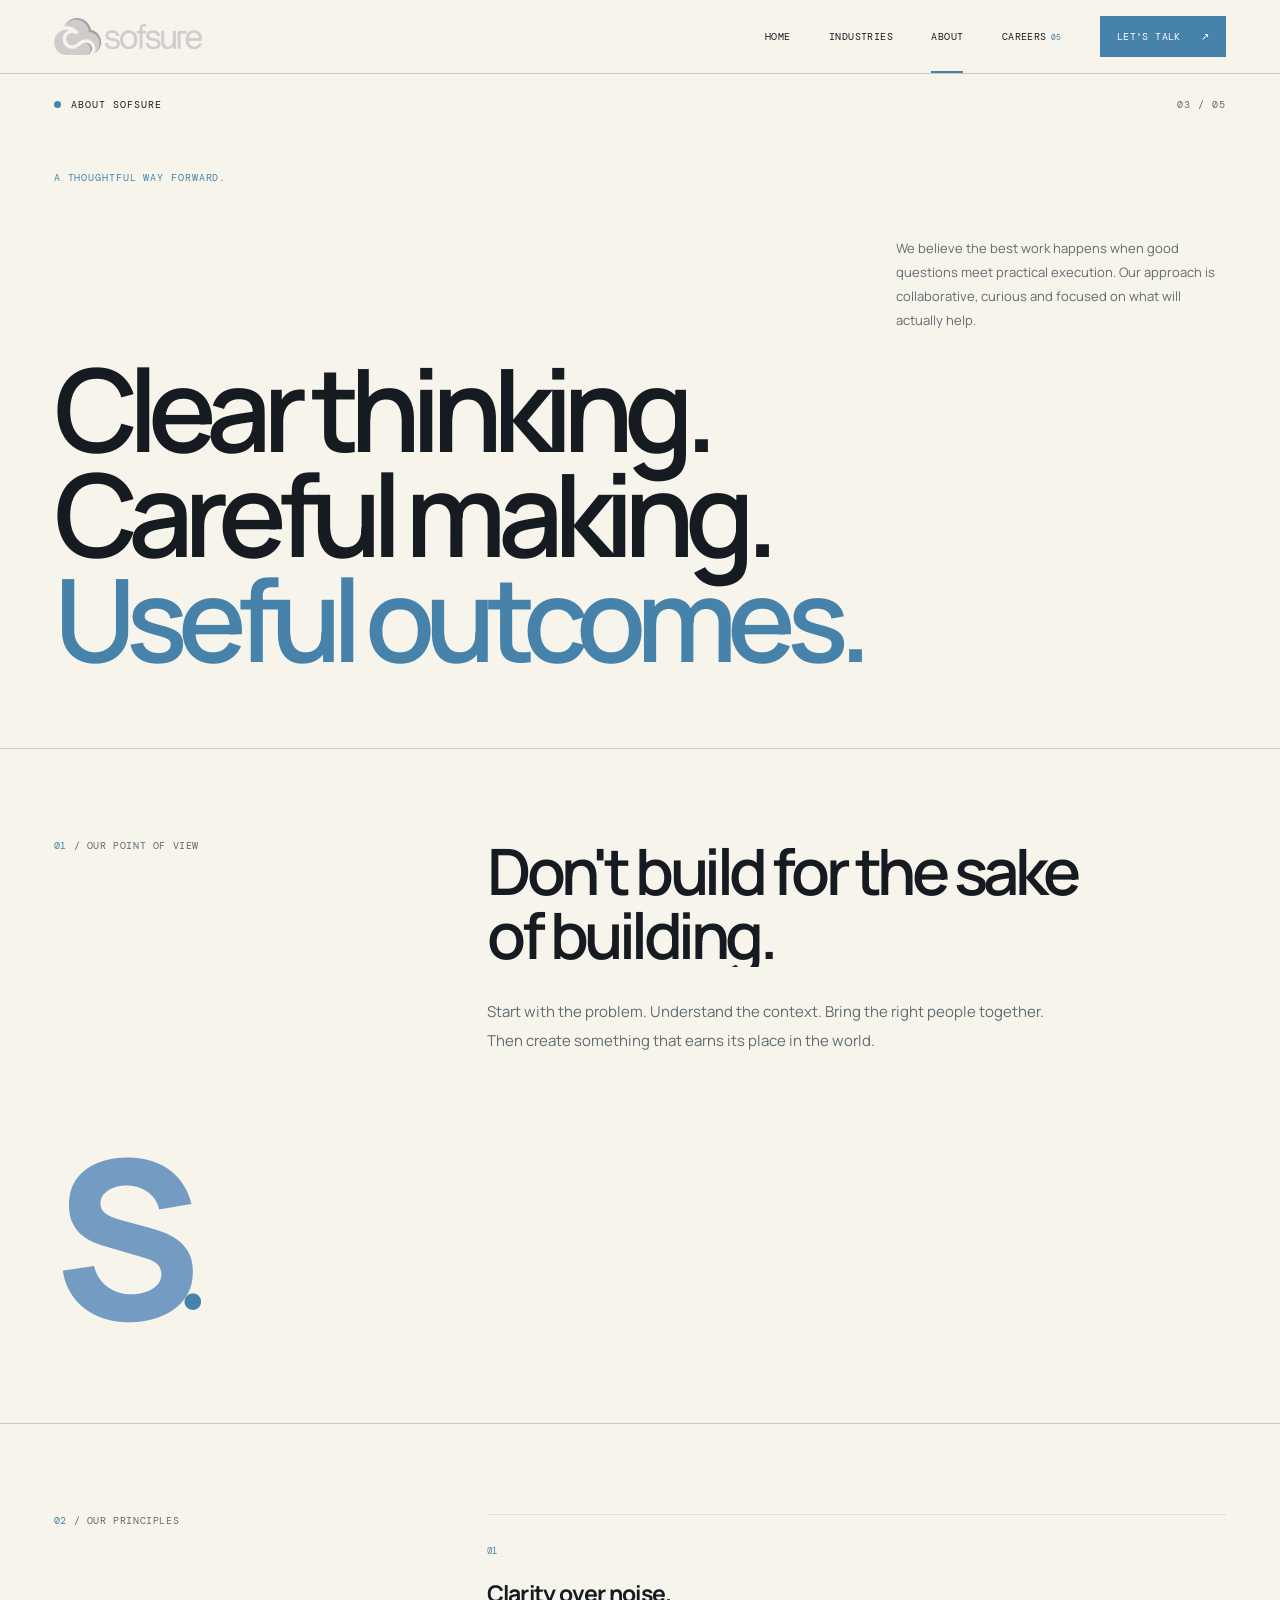
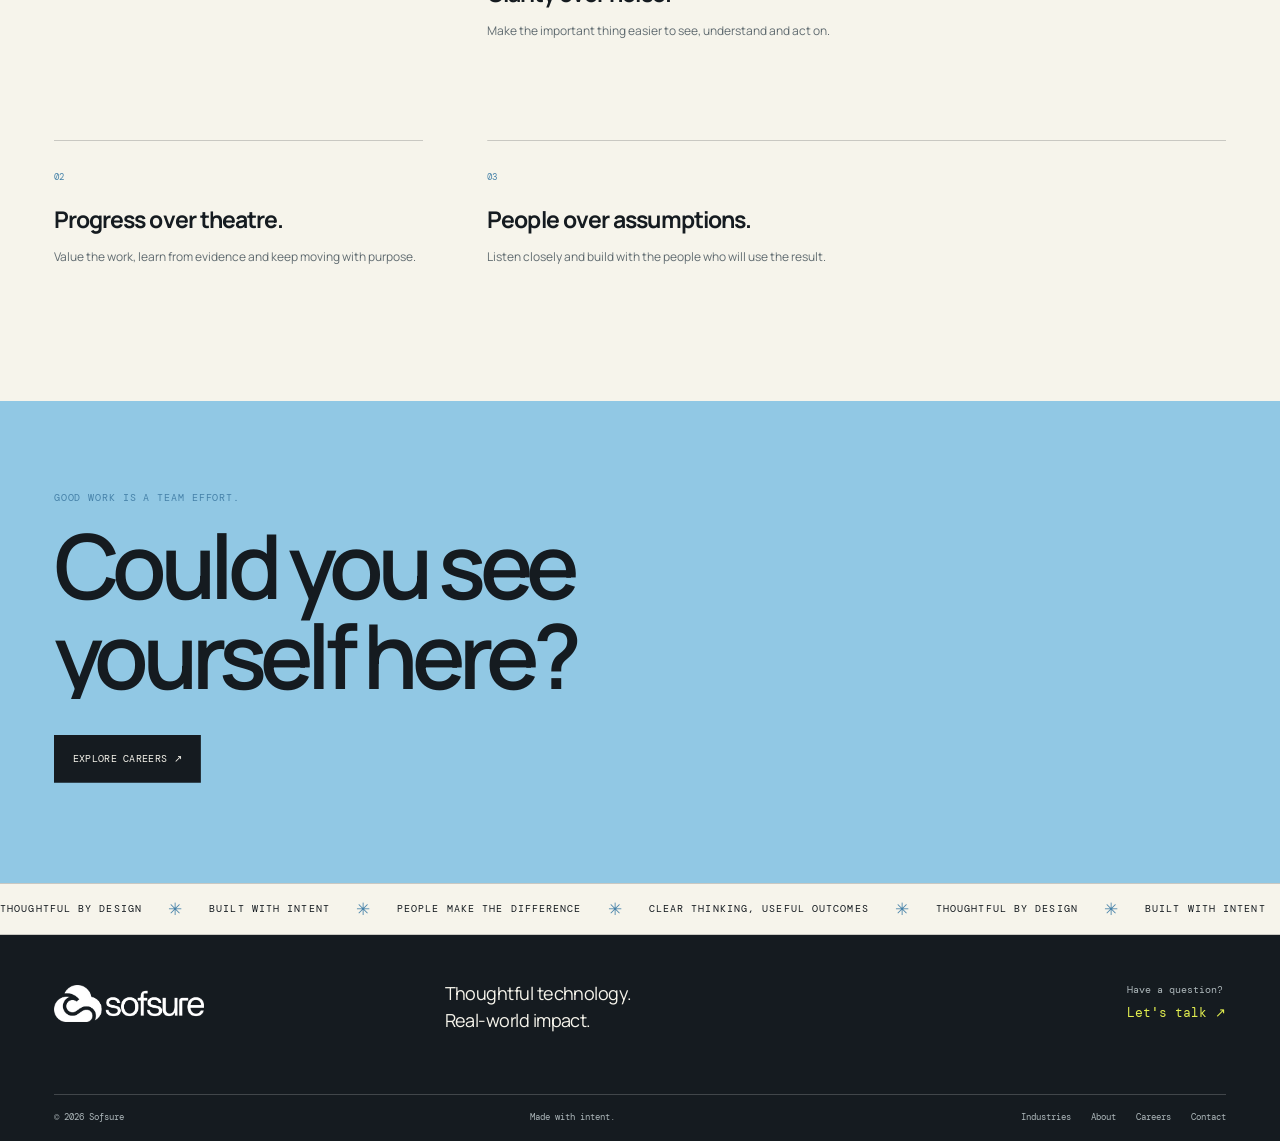
==== about.html @ c97e2ea4 "first commit" ====
<!doctype html><html lang="en"><head><meta charset="utf-8"><meta name="viewport" content="width=device-width,initial-scale=1"><title>About — Sofsure</title><link rel="stylesheet" href="style.css"><script defer src="script.js"></script></head><body>
<header class="site-header"><a class="brand" href="index.html"><img src="assets/sofsure-logo.png" alt="Sofsure"></a><button class="menu-toggle" aria-label="Toggle navigation" aria-expanded="false"><span></span><span></span></button><nav class="main-nav"><a href="index.html">Home</a><a href="industries.html">Industries</a><a class="active" href="about.html">About</a><a href="careers.html">Careers <sup>05</sup></a><a class="nav-contact" href="contact.html">Let's talk <span>↗</span></a></nav></header>
<main><section class="inner-hero about-hero page-grid"><div class="eyebrow"><span class="eyebrow-dot"></span> ABOUT SOFSURE <span class="eyebrow-index">03 / 05</span></div><p class="kicker">A thoughtful way forward.</p><h1>Clear thinking.<br>Careful making.<br><em>Useful outcomes.</em></h1><div class="inner-hero-aside"><p>We believe the best work happens when good questions meet practical execution. Our approach is collaborative, curious and focused on what will actually help.</p></div></section><section class="about-statement page-grid"><div class="section-label"><span>01</span> / OUR POINT OF VIEW</div><div><h2>Don't build for the sake of building.</h2><p>Start with the problem. Understand the context. Bring the right people together. Then create something that earns its place in the world.</p></div><div class="statement-symbol">S<span>•</span></div></section><section class="principles page-grid"><div class="section-label"><span>02</span> / OUR PRINCIPLES</div><article><span>01</span><h3>Clarity over noise.</h3><p>Make the important thing easier to see, understand and act on.</p></article><article><span>02</span><h3>Progress over theatre.</h3><p>Value the work, learn from evidence and keep moving with purpose.</p></article><article><span>03</span><h3>People over assumptions.</h3><p>Listen closely and build with the people who will use the result.</p></article></section><section class="cta-panel page-grid"><p class="kicker">Good work is a team effort.</p><h2>Could you see<br>yourself here?</h2><a class="button button-dark" href="careers.html">Explore careers ↗</a></section></main>
<footer class="site-footer"><div class="footer-top"><a class="brand footer-brand" href="index.html"><img src="assets/sofsure-logo.png" alt="Sofsure"></a><p>Thoughtful technology.<br>Real-world impact.</p><a class="footer-contact" href="contact.html">Have a question?<br><strong>Let's talk ↗</strong></a></div><div class="footer-bottom"><span>© <span data-year></span> Sofsure</span><span>Made with intent.</span><div><a href="industries.html">Industries</a><a href="about.html">About</a><a href="careers.html">Careers</a><a href="contact.html">Contact</a></div></div></footer></body></html>
---- style.css ----
@import url('https://fonts.googleapis.com/css2?family=DM+Mono:wght@400;500&family=Manrope:wght@400;500;600;700;800&display=swap');
:root{--paper:#F6F4EB;--sky:#91C8E4;--mid:#749BC2;--blue:#4682A9;--ink:#151b20;--muted:#606b70;--line:rgba(21,27,32,.2);--lime:#e3ef4f;--mono:"DM Mono",monospace;--sans:"Manrope",Arial,sans-serif}
*{box-sizing:border-box}html{scroll-behavior:smooth;scroll-padding-top:90px}body{margin:0;background:var(--paper);color:var(--ink);font-family:var(--sans);-webkit-font-smoothing:antialiased}a{color:inherit;text-decoration:none}button,input,select,textarea{font:inherit}button,a{-webkit-tap-highlight-color:transparent}button{color:inherit}.site-header{height:74px;padding:0 4.2vw;display:flex;align-items:center;justify-content:space-between;border-bottom:1px solid var(--line);position:sticky;top:0;z-index:30;background:rgba(246,244,235,.94);backdrop-filter:blur(14px)}.brand{display:flex;align-items:center;width:148px;height:48px;overflow:hidden}.brand img{display:block;width:100%;height:100%;object-fit:contain;object-position:left center}.main-nav{height:100%;display:flex;align-items:center;gap:clamp(18px,3vw,48px);font-family:var(--mono);font-size:10px;text-transform:uppercase;letter-spacing:.04em}.main-nav>a{height:100%;display:flex;align-items:center;position:relative;white-space:nowrap}.main-nav>a:not(.nav-contact):after{content:"";height:2px;position:absolute;bottom:0;left:0;right:100%;background:var(--blue);transition:right .25s}.main-nav>a:hover:after,.main-nav>a.active:after{right:0}.main-nav sup{font-size:8px;color:var(--blue);margin-left:4px}.main-nav .nav-contact{height:auto;background:var(--blue);color:white;padding:14px 17px;gap:20px;transition:background .2s}.nav-contact:hover{background:var(--ink)}.menu-toggle{display:none}.page-grid{padding-left:4.2vw;padding-right:4.2vw}.eyebrow{font:10px var(--mono);letter-spacing:.1em;display:flex;align-items:center;gap:10px;text-transform:uppercase}.eyebrow-dot{width:7px;height:7px;border-radius:50%;background:var(--blue);display:inline-block}.eyebrow-index{margin-left:auto;color:var(--muted)}.kicker{font:10px var(--mono);letter-spacing:.09em;text-transform:uppercase;color:var(--blue);margin:0 0 20px}.hero h1,.careers-hero h1,.inner-hero h1,.contact-hero h1{font-size:clamp(60px,9.2vw,142px);line-height:.91;letter-spacing:-.085em;font-weight:600;margin:0}.hero h1 em,.careers-hero h1 em,.inner-hero h1 em,.contact-hero h1 em{font-style:normal;color:var(--blue)}.home-hero{min-height:calc(100vh - 74px);display:grid;grid-template-columns:1.05fr .95fr;grid-template-rows:auto 1fr auto;column-gap:5vw;padding-top:24px}.home-hero>.eyebrow{grid-column:1/-1}.hero-copy{align-self:center;padding:9vh 0 8vh}.hero-copy h1{margin-bottom:30px}.hero-intro{font-size:15px;line-height:1.8;color:var(--muted);max-width:420px}.hero-actions{display:flex;align-items:center;gap:26px;margin-top:34px}.button{border:0;display:inline-flex;align-items:center;justify-content:space-between;gap:30px;padding:16px 19px;font:10px var(--mono);letter-spacing:.03em;text-transform:uppercase;cursor:pointer;min-height:48px;transition:transform .2s,background .2s,color .2s}.button:hover{transform:translateY(-2px)}.button-dark{background:var(--ink);color:var(--paper)}.button-dark:hover{background:var(--blue)}.button-light{background:var(--paper);color:var(--ink)}.text-link{font:10px var(--mono);text-transform:uppercase;border-bottom:1px solid var(--blue);padding:0 0 8px;display:inline-flex;gap:22px}.hero-art{position:relative;align-self:stretch;min-height:470px;background:var(--sky);overflow:hidden;margin:5vh 0 4vh}.hero-art:before,.hero-art:after{content:"";position:absolute;background:rgba(21,27,32,.16)}.hero-art:before{width:1px;height:100%;left:50%}.hero-art:after{height:1px;width:100%;top:50%}.art-stamp{position:absolute;top:7%;left:7%;font-size:clamp(36px,4vw,66px);line-height:.8;letter-spacing:-.1em;font-weight:800;z-index:2}.art-stamp span{font:12px var(--mono);vertical-align:top}.art-circle{position:absolute;width:58%;aspect-ratio:1;border:1px solid var(--ink);border-radius:50%;top:19%;left:19%;background:var(--blue);box-shadow:0 0 0 22px rgba(70,130,169,.16),0 0 0 44px rgba(70,130,169,.11)}.art-square{position:absolute;width:30%;aspect-ratio:1;right:9%;bottom:11%;background:var(--lime);border:1px solid var(--ink);transform:rotate(14deg)}.art-cross{position:absolute;right:8%;top:8%;font-size:50px;font-weight:300}.art-caption{position:absolute;left:7%;bottom:6%;font:10px var(--mono);line-height:1.5;letter-spacing:.08em}.hero-bottom{grid-column:1/-1;border-top:1px solid var(--line);display:flex;justify-content:space-between;padding:15px 0;font:9px var(--mono);letter-spacing:.08em}.section-pad{padding-top:100px;padding-bottom:110px}.intro-section{display:grid;grid-template-columns:1fr 2fr;gap:5vw;border-top:1px solid var(--line)}.section-label{font:10px var(--mono);text-transform:uppercase;letter-spacing:.06em;color:var(--muted)}.section-label span{color:var(--blue)}.section-label small{display:block;margin-top:18px;font-size:9px}.intro-content h2,.roles-heading h2,.open-application h2,.cta-panel h2,.about-statement h2,.contact-end h2{font-size:clamp(36px,5.2vw,76px);line-height:1;letter-spacing:-.07em;font-weight:600;margin:0 0 28px}.intro-content h2 span{color:var(--blue)}.intro-content>p,.about-statement p{font-size:15px;line-height:1.9;color:var(--muted);max-width:580px;margin-bottom:28px}.service-grid{display:grid;grid-template-columns:repeat(3,1fr);padding-bottom:110px}.service-tile{min-height:330px;padding:25px;border:1px solid var(--line);position:relative;display:flex;flex-direction:column;transition:transform .25s,box-shadow .25s}.service-tile:hover{transform:translateY(-5px);box-shadow:0 16px 35px #151b2014;z-index:2}.tile-blue{background:var(--sky)}.tile-lime{background:var(--lime)}.tile-dark{background:var(--ink);color:var(--paper)}.tile-number{font:9px var(--mono);letter-spacing:.08em}.service-tile h3{font-size:clamp(29px,3vw,45px);line-height:1.02;letter-spacing:-.06em;margin:48px 0 12px}.service-tile p{font-size:12px;line-height:1.7;max-width:250px;margin-top:auto;color:inherit;opacity:.8}.tile-arrow{position:absolute;right:24px;top:20px;font-size:22px}.career-band{background:var(--blue);color:white;padding-top:65px;padding-bottom:70px;display:grid;grid-template-columns:1fr 2fr .6fr;gap:4vw;position:relative;overflow:hidden}.career-band .section-label{color:#ffffffb3}.career-band .kicker{color:#e3ef4f}.career-band h2{font-size:clamp(50px,7vw,96px);line-height:.92;letter-spacing:-.08em;margin:0 0 24px}.band-copy{max-width:390px;line-height:1.7;font-size:13px;color:#ffffffd6;margin-bottom:28px}.band-mark{font-size:clamp(130px,22vw,330px);line-height:.8;letter-spacing:-.12em;font-weight:700;align-self:center;color:#ffffff25}.band-mark span{color:var(--lime)}.site-footer{background:var(--ink);color:var(--paper);padding:45px 4.2vw 18px}.footer-top{display:grid;grid-template-columns:1fr 1fr 1fr;align-items:start;padding-bottom:60px}.footer-brand{filter:brightness(0) invert(1);width:150px}.footer-top p{font-size:18px;line-height:1.5;margin:0;letter-spacing:-.03em}.footer-contact{justify-self:end;font:10px var(--mono);line-height:2;color:#aeb8bb}.footer-contact strong{color:var(--lime);font-weight:400;font-size:13px}.footer-bottom{border-top:1px solid #ffffff30;padding-top:16px;display:flex;justify-content:space-between;gap:20px;font:9px var(--mono);color:#aeb8bb}.footer-bottom div{display:flex;gap:20px}.footer-bottom a:hover{color:var(--lime)}
/* Careers */.careers-hero{display:grid;grid-template-columns:1.1fr .9fr;grid-template-rows:auto auto 1fr auto;column-gap:5vw;min-height:760px;padding-top:24px}.careers-hero>.eyebrow{grid-column:1/-1}.careers-title{align-self:center;padding:75px 0 45px}.careers-title h1{font-size:clamp(58px,8.3vw,125px)}.careers-side{align-self:center;padding:70px 4vw 30px 0}.side-index{font:9px var(--mono);border-bottom:1px solid var(--line);padding-bottom:15px;margin-bottom:24px;color:var(--muted)}.careers-side>p{font-size:14px;line-height:1.85;color:var(--muted);max-width:360px;margin-bottom:28px}.side-note{margin-top:48px;border-top:1px solid var(--line);padding-top:13px;font:9px var(--mono);letter-spacing:.04em;color:var(--muted);display:flex;justify-content:space-between}.side-note strong{font-size:15px;color:var(--blue);font-weight:500}.careers-graphic{grid-column:1/-1;height:210px;background:var(--sky);position:relative;overflow:hidden;border:1px solid var(--line);margin-bottom:26px}.graphic-grid{position:absolute;inset:0;background-image:linear-gradient(to right,#151b2022 1px,transparent 1px),linear-gradient(to bottom,#151b2022 1px,transparent 1px);background-size:8.333% 25%}.graphic-orbit{position:absolute;left:50%;top:50%;border:1px solid var(--ink);border-radius:50%;transform:translate(-50%,-50%)}.orbit-one{width:300px;height:300px}.orbit-two{width:190px;height:190px;background:var(--blue);box-shadow:0 0 0 18px #4682a922}.graphic-core{position:absolute;left:50%;top:50%;transform:translate(-50%,-50%);font-size:55px;letter-spacing:-.1em;font-weight:800;color:var(--paper);z-index:1}.graphic-core span{color:var(--lime);font-size:22px;vertical-align:top}.graphic-tag{position:absolute;left:3%;bottom:14%;font:10px var(--mono);line-height:1.5}.graphic-coordinate{position:absolute;right:3%;top:12%;font:9px var(--mono);line-height:1.6;text-align:right}.careers-hero .hero-bottom{grid-column:1/-1}.values-strip{display:grid;grid-template-columns:1.05fr repeat(3,1fr);border-top:1px solid var(--line);border-bottom:1px solid var(--line);padding-top:27px;padding-bottom:28px;gap:2vw}.value-label{font:10px var(--mono);color:var(--muted)}.values-strip>div:not(:first-child){border-left:1px solid var(--line);padding-left:20px}.values-strip>div>span{font:9px var(--mono);color:var(--blue);display:block;margin-bottom:12px}.values-strip strong{font-size:14px;font-weight:600}.values-strip p{font-size:11px;color:var(--muted);line-height:1.5;margin-bottom:0}.roles-section{display:grid;grid-template-columns:1.05fr 2fr;gap:5vw;border-bottom:1px solid var(--line)}.roles-main{min-width:0}.roles-heading{display:flex;justify-content:space-between;gap:30px;align-items:end;margin-bottom:42px}.roles-heading .kicker{margin-bottom:14px}.roles-heading h2{font-size:clamp(40px,5vw,68px);margin:0}.roles-heading h2 em{font-style:normal;color:var(--blue)}.roles-description{max-width:250px;font-size:11px;line-height:1.7;color:var(--muted);margin:0 0 5px}.role-controls{display:flex;gap:9px;margin-bottom:15px;flex-wrap:wrap}.search-box{display:flex;align-items:center;gap:8px;border:1px solid var(--line);padding:0 12px;flex:1;min-width:190px;height:44px}.search-box>span{font-size:22px;color:var(--blue)}.search-box input{border:0;outline:0;background:transparent;width:100%;min-width:0;font-size:11px}.filter-label{height:44px;border:1px solid var(--line);padding:5px 9px;display:flex;flex-direction:column;justify-content:center;min-width:112px}.filter-label>span{font:8px var(--mono);color:var(--muted)}.filter-label select{border:0;outline:0;background:transparent;font-size:10px;max-width:150px}.role-row{display:grid;grid-template-columns:35px minmax(0,1fr) 150px 36px;gap:13px;padding:24px 0;border-top:1px solid var(--line);align-items:start;transition:background .2s}.role-index{font:10px var(--mono);color:var(--blue);padding-top:3px}.role-team{font:8px var(--mono);letter-spacing:.07em;color:var(--blue);text-transform:uppercase}.role-main h3{font-size:clamp(18px,2vw,24px);letter-spacing:-.05em;margin:9px 0}.role-main>p{font-size:11px;line-height:1.7;color:var(--muted);margin:0 0 14px;max-width:440px}.role-tags{display:flex;gap:5px;flex-wrap:wrap}.role-tags span{border:1px solid var(--line);padding:5px 7px;font:8px var(--mono);color:var(--muted)}.role-meta{display:flex;flex-direction:column;gap:9px;padding-top:17px;font:9px var(--mono);color:var(--muted)}.role-open{border:1px solid var(--line);background:transparent;width:34px;height:34px;cursor:pointer;font-size:17px;transition:background .2s,color .2s}.role-open:hover{background:var(--blue);color:white}.no-results{padding:28px;border:1px dashed var(--line);font-size:12px;color:var(--muted)}.role-footnote{font-size:10px;line-height:1.7;color:var(--muted);margin-top:25px}.open-application{display:grid;grid-template-columns:1.05fr 2fr .5fr;gap:5vw;padding-top:90px;padding-bottom:100px;align-items:start}.open-application .kicker{margin-bottom:16px}.open-application h2{font-size:clamp(42px,6vw,82px)}.open-application p:not(.kicker){max-width:410px;color:var(--muted);font-size:13px;line-height:1.8;margin-bottom:25px}.open-application-symbol{font-size:clamp(120px,18vw,240px);line-height:.8;color:var(--mid);font-weight:700;letter-spacing:-.1em}.apply-note{border-top:1px solid var(--line);padding-top:23px;padding-bottom:23px;display:flex;gap:18px;align-items:start;background:#ebe9df}.note-mark{width:23px;height:23px;border:1px solid var(--blue);border-radius:50%;display:grid;place-items:center;color:var(--blue);font:12px var(--mono);flex-shrink:0}.apply-note p{margin:0;font-size:11px;line-height:1.7;color:var(--muted)}.apply-note strong{color:var(--ink);font-weight:600}
/* Inner pages */.inner-hero{min-height:600px;display:grid;grid-template-columns:1.2fr .8fr;grid-template-rows:auto auto 1fr;column-gap:6vw;padding-top:24px;padding-bottom:70px;border-bottom:1px solid var(--line)}.inner-hero>.eyebrow{grid-column:1/-1}.inner-hero>.kicker{align-self:end;margin:60px 0 22px}.inner-hero h1{grid-column:1/-1;font-size:clamp(60px,9vw,130px)}.inner-hero h1 em{color:var(--blue)}.inner-hero-aside{grid-column:2;grid-row:3;align-self:end;justify-self:end;max-width:330px;padding-top:30px}.inner-hero-aside p{font-size:13px;line-height:1.85;color:var(--muted);margin:0 0 24px}.industry-list,.about-statement,.principles,.contact-details{display:grid;grid-template-columns:1fr 2fr;gap:5vw;padding-top:90px;padding-bottom:100px}.industry-items{display:grid;grid-template-columns:1fr 1fr}.industry-item{padding:25px;border:1px solid var(--line);min-height:310px;position:relative}.industry-item:first-child{grid-column:1/-1;min-height:280px}.industry-item>span:first-child{font:9px var(--mono);color:var(--blue)}.industry-item h2{font-size:clamp(27px,3.4vw,48px);line-height:1;letter-spacing:-.06em;margin:45px 0 15px}.industry-item p{font-size:11px;line-height:1.8;color:var(--muted);max-width:360px}.industry-mark{position:absolute;right:22px;top:20px;font-size:30px;color:var(--blue)}.industry-blue{background:var(--sky)}.industry-lime{background:var(--lime)}.disclaimer{display:flex;gap:25px;border-top:1px solid var(--line);border-bottom:1px solid var(--line);padding-top:22px;padding-bottom:22px;font-size:10px;line-height:1.7;color:var(--muted)}.disclaimer>span{font:9px var(--mono);color:var(--blue)}.disclaimer p{margin:0}.cta-panel{padding-top:90px;padding-bottom:100px;background:var(--sky)}.cta-panel .kicker{margin-bottom:16px}.cta-panel h2{font-size:clamp(50px,7vw,94px);margin-bottom:30px}.about-statement{align-items:start}.about-statement>div:nth-child(2){max-width:650px}.about-statement h2{font-size:clamp(38px,5vw,70px)}.statement-symbol{font-size:clamp(100px,18vw,220px);font-weight:800;letter-spacing:-.13em;color:var(--mid);line-height:.8}.statement-symbol span{font-size:.25em;color:var(--blue)}.principles{border-top:1px solid var(--line)}.principles article{border-top:1px solid var(--line);padding:22px 0}.principles article>span{font:9px var(--mono);color:var(--blue)}.principles h3{font-size:23px;letter-spacing:-.04em;margin:18px 0 8px}.principles p{font-size:12px;line-height:1.7;color:var(--muted);max-width:420px}.contact-hero{display:grid;grid-template-columns:1.1fr .9fr;grid-template-rows:auto 1fr;column-gap:5vw;padding-top:24px;padding-bottom:95px;border-bottom:1px solid var(--line)}.contact-hero>.eyebrow{grid-column:1/-1}.contact-hero>div:nth-child(2){align-self:center;padding-top:80px}.contact-hero h1{font-size:clamp(60px,8.5vw,125px)}.contact-aside{align-self:end;padding-bottom:15px}.contact-aside p{font-size:14px;line-height:1.8;color:var(--muted);max-width:350px;margin-bottom:25px}.contact-details{grid-template-columns:1fr 2fr;align-items:start}.contact-card{grid-column:2;display:block;border-top:1px solid var(--line);padding:25px 40px 25px 0;position:relative}.contact-card>span:first-child{font:9px var(--mono);color:var(--blue)}.contact-card h2{font-size:clamp(23px,3.5vw,45px);letter-spacing:-.06em;font-weight:500;margin:18px 0}.contact-arrow{position:absolute;right:5px;top:35px;font-size:22px}.contact-note{grid-column:2;display:flex;gap:20px;border-top:1px solid var(--line);padding-top:20px;font-size:10px;line-height:1.7;color:var(--muted)}.contact-note>span{font:9px var(--mono);color:var(--blue);white-space:nowrap}.contact-note p{margin:0}.contact-end{background:var(--lime);padding-top:60px;padding-bottom:60px;display:grid;grid-template-columns:1fr 2fr;gap:5vw;align-items:center}.contact-end-symbol{font-size:clamp(100px,16vw,220px);font-weight:800;line-height:.8;letter-spacing:-.12em}.contact-end-symbol span{font-size:.3em;color:var(--blue);vertical-align:top}.contact-end h2{margin-bottom:0}
/* Modal and application */.modal-backdrop{position:fixed;inset:0;z-index:60;background:rgba(12,19,23,.62);backdrop-filter:blur(5px);display:flex;align-items:center;justify-content:center;padding:20px;overflow:auto}.modal-backdrop[hidden]{display:none}.role-modal{background:var(--paper);width:min(900px,100%);max-height:min(92vh,900px);overflow:auto;position:relative;padding:clamp(22px,4vw,48px);border:1px solid var(--ink)}.modal-close{position:absolute;right:20px;top:15px;border:1px solid var(--line);background:transparent;width:38px;height:38px;font-size:26px;cursor:pointer}.modal-top{display:flex;justify-content:space-between;gap:20px;padding-right:48px;font:9px var(--mono);color:var(--blue)}.modal-number{color:var(--muted)}.role-modal>h2{font-size:clamp(36px,5.5vw,68px);line-height:1;letter-spacing:-.07em;margin:24px 0 15px}.modal-intro{font-size:13px;line-height:1.8;color:var(--muted);max-width:650px}.modal-facts{display:grid;grid-template-columns:repeat(5,1fr);gap:1px;background:var(--line);border:1px solid var(--line);margin:28px 0}.fact-item{background:var(--paper);padding:13px 10px;min-width:0}.fact-item span{font:8px var(--mono);color:var(--muted);display:block;margin-bottom:8px}.fact-item strong{font-size:11px;font-weight:600;line-height:1.5;display:block;overflow-wrap:anywhere}.modal-content{display:grid;grid-template-columns:1fr 1fr;gap:35px}.modal-content h3,.form-heading h3{font-size:16px;letter-spacing:-.03em;margin:10px 0 15px}.modal-content ul{padding-left:17px;margin:0}.modal-content li{font-size:11px;line-height:1.75;color:var(--muted);margin-bottom:8px}.modal-actions{display:flex;align-items:center;gap:20px;margin-top:25px}.modal-small{font-size:10px;color:var(--muted)}.application-form{border-top:1px solid var(--line);margin-top:30px;padding-top:24px}.application-form[hidden]{display:none}.form-heading p{font-size:11px;color:var(--muted);line-height:1.7}.form-grid{display:grid;grid-template-columns:1fr 1fr;gap:14px;margin:20px 0}.form-grid label{font:9px var(--mono);color:var(--muted);display:flex;flex-direction:column;gap:7px}.form-grid input,.form-grid textarea{width:100%;border:1px solid var(--line);background:transparent;padding:12px;font:11px var(--sans);color:var(--ink);outline-color:var(--blue)}.form-grid .full-field{grid-column:1/-1}.consent{display:flex;gap:9px;align-items:start;font-size:10px;color:var(--muted);margin-bottom:18px}.consent input{accent-color:var(--blue)}.form-status{font-size:11px;line-height:1.7;color:var(--blue);margin:12px 0 0}.is-warning{color:#7d5c00}.modal-open{overflow:hidden}
.will-reveal{opacity:0;transform:translateY(15px);transition:opacity .55s ease,transform .55s ease}.will-reveal.is-visible{opacity:1;transform:translateY(0)}[hidden]{display:none!important}
@media(max-width:850px){.site-header{height:66px;padding:0 5vw}.brand{width:125px}.menu-toggle{display:flex;flex-direction:column;gap:6px;border:1px solid var(--line);background:transparent;width:42px;height:38px;align-items:center;justify-content:center;cursor:pointer}.menu-toggle span{width:17px;height:1px;background:var(--ink)}.main-nav{display:none;position:absolute;top:65px;left:0;right:0;height:auto;background:var(--paper);padding:20px 5vw 28px;border-bottom:1px solid var(--line);align-items:stretch;gap:0;flex-direction:column}.main-nav.is-open{display:flex}.main-nav>a{height:auto;padding:15px 0;border-bottom:1px solid var(--line)}.main-nav .nav-contact{margin-top:14px;padding:15px}.page-grid{padding-left:5vw;padding-right:5vw}.home-hero{min-height:auto;grid-template-columns:1fr 1fr;column-gap:3vw}.hero-copy{padding:65px 0 40px}.hero-art{min-height:350px;margin:40px 0}.hero h1{font-size:clamp(56px,10vw,90px)}.intro-section,.roles-section,.industry-list,.about-statement,.principles,.contact-details{grid-template-columns:1fr;gap:30px}.section-pad{padding-top:70px;padding-bottom:75px}.service-grid{padding-bottom:70px}.service-tile{min-height:280px;padding:18px}.service-tile h3{margin-top:40px}.career-band{grid-template-columns:1fr 2fr;gap:25px;padding-top:45px;padding-bottom:50px}.band-mark{display:none}.careers-hero{min-height:auto;grid-template-columns:1fr 1fr;column-gap:4vw}.careers-title{padding:65px 0 45px}.careers-title h1{font-size:clamp(55px,9vw,88px)}.careers-side{padding:55px 0 25px}.careers-graphic{height:170px}.values-strip{grid-template-columns:1fr 1fr;gap:25px}.value-label{grid-column:1/-1}.values-strip>div:not(:first-child){padding-left:15px}.roles-heading{display:block}.roles-description{max-width:500px;margin-top:18px}.role-row{grid-template-columns:28px minmax(0,1fr) 32px;gap:10px}.role-meta{grid-column:2;flex-direction:row;flex-wrap:wrap;padding-top:0;gap:7px 14px}.role-open{grid-column:3;grid-row:1}.open-application{grid-template-columns:1fr 2fr;gap:25px;padding-top:70px;padding-bottom:75px}.open-application-symbol{display:none}.inner-hero{min-height:550px}.industry-list .section-label,.about-statement .section-label,.principles .section-label,.contact-details .section-label{margin-bottom:0}.industry-items{grid-column:1/-1}.statement-symbol{display:none}.contact-hero{grid-template-columns:1fr 1fr}.contact-hero>div:nth-child(2){padding-top:65px}.footer-top{grid-template-columns:1fr 1fr;gap:30px}.footer-contact{grid-column:2;justify-self:start}.footer-bottom{flex-wrap:wrap}.modal-facts{grid-template-columns:repeat(3,1fr)}}
@media(max-width:560px){.home-hero{grid-template-columns:1fr;grid-template-rows:auto auto auto auto}.home-hero>.eyebrow{grid-column:1}.hero-copy{padding:58px 0 25px}.hero h1{font-size:clamp(58px,17vw,90px)}.hero-art{min-height:300px;margin:20px 0 25px}.hero-bottom{font-size:8px}.hero-actions{gap:18px;flex-wrap:wrap}.intro-content h2{font-size:43px}.service-grid{grid-template-columns:1fr;padding-bottom:55px}.service-tile{min-height:240px}.career-band{grid-template-columns:1fr}.career-band .section-label{margin-bottom:12px}.career-band h2{font-size:60px}.careers-hero{grid-template-columns:1fr;grid-template-rows:auto auto auto auto auto}.careers-hero>.eyebrow{grid-column:1}.careers-title{padding:55px 0 25px}.careers-title h1{font-size:clamp(56px,16vw,83px)}.careers-side{padding:10px 0 30px}.side-note{margin-top:28px}.careers-graphic{grid-column:1;height:145px}.graphic-tag{font-size:8px}.orbit-one{width:230px;height:230px}.orbit-two{width:145px;height:145px}.graphic-core{font-size:43px}.careers-hero .hero-bottom{grid-column:1}.values-strip{grid-template-columns:1fr;gap:18px}.value-label{grid-column:1}.values-strip>div:not(:first-child){border-left:0;border-top:1px solid var(--line);padding:15px 0 0}.roles-heading h2{font-size:48px}.role-controls{display:grid;grid-template-columns:1fr 1fr}.search-box{grid-column:1/-1}.filter-label{min-width:0}.filter-label select{max-width:100%;width:100%}.role-row{padding:20px 0}.role-main h3{font-size:19px}.role-main>p{font-size:10px}.role-meta{font-size:8px}.role-tags span{font-size:7px}.open-application{grid-template-columns:1fr;gap:20px}.open-application h2{font-size:57px}.inner-hero{grid-template-columns:1fr;min-height:auto;padding-bottom:60px}.inner-hero>.kicker{margin-top:55px}.inner-hero h1{font-size:clamp(56px,15vw,85px)}.inner-hero-aside{grid-column:1;grid-row:auto;justify-self:start;padding-top:25px}.industry-items{grid-template-columns:1fr}.industry-item:first-child{grid-column:1;min-height:260px}.industry-item{min-height:250px}.cta-panel{padding-top:65px;padding-bottom:70px}.about-statement{padding-top:65px;padding-bottom:65px}.about-statement h2{font-size:44px}.contact-hero{grid-template-columns:1fr;padding-bottom:60px}.contact-hero>div:nth-child(2){padding-top:55px}.contact-hero h1{font-size:clamp(57px,15vw,85px)}.contact-aside{padding-top:28px}.contact-card h2{font-size:25px;overflow-wrap:anywhere}.contact-end{grid-template-columns:1fr;padding-top:45px;padding-bottom:45px}.contact-end-symbol{font-size:100px}.footer-top{grid-template-columns:1fr;gap:22px;padding-bottom:40px}.footer-contact{grid-column:1}.footer-bottom{font-size:8px}.footer-bottom div{width:100%;flex-wrap:wrap;gap:14px}.role-modal{padding:24px 18px}.modal-top{font-size:8px}.role-modal>h2{font-size:39px;padding-right:22px}.modal-facts{grid-template-columns:1fr 1fr}.modal-content{grid-template-columns:1fr;gap:15px}.modal-actions{align-items:flex-start;flex-direction:column;gap:10px}.form-grid{grid-template-columns:1fr}.form-grid .full-field{grid-column:1}.modal-close{right:12px;top:10px;width:32px;height:32px}.contact-note{flex-direction:column;gap:8px}}
@media(prefers-reduced-motion:reduce){*,*::before,*::after{scroll-behavior:auto!important;transition:none!important;animation:none!important}.will-reveal{opacity:1;transform:none}}



/* =========================================================
   CROX-INSPIRED MOTION LAYER — editorial, precise, restrained
   ========================================================= */
:root{
  --motion-fast: 180ms;
  --motion-mid: 420ms;
  --motion-slow: 760ms;
  --ease-out: cubic-bezier(.22,1,.36,1);
  --ease-inout: cubic-bezier(.76,0,.24,1);
}
html{scroll-behavior:smooth}
body{overflow-x:hidden}
body.is-loading, body.is-leaving{overflow:hidden}
body.is-loading .site-header, body.is-loading main, body.is-loading .site-footer,
body.is-leaving .site-header, body.is-leaving main, body.is-leaving .site-footer{
  opacity:0;
}
body.is-ready .site-header, body.is-ready main, body.is-ready .site-footer{
  opacity:1; transition:opacity .35s ease;
}

/* Intro curtain: a graphic panel sweeps away on entry and covers on navigation */
.motion-curtain{
  position:fixed; inset:0; z-index:9999; pointer-events:none;
  background:var(--blue); transform:translateY(0);
  display:grid; place-items:center; overflow:hidden;
}
.motion-curtain::before,.motion-curtain::after{
  content:""; position:absolute; width:38vw; aspect-ratio:1; border:1px solid #ffffff50;
  border-radius:50%; left:50%; top:50%; transform:translate(-50%,-50%) scale(.5);
}
.motion-curtain::after{width:23vw; background:var(--sky); border:0; mix-blend-mode:screen}
.motion-curtain__word{
  position:relative; z-index:1; color:var(--paper); font-size:clamp(36px,8vw,110px);
  font-weight:800; letter-spacing:-.1em; line-height:.8; overflow:hidden;
}
.motion-curtain__word span{display:block; transform:translateY(110%); animation:curtainWord .7s var(--ease-out) .08s forwards}
.motion-curtain.is-opening{animation:curtainOut .85s var(--ease-inout) .12s forwards}
.motion-curtain.is-opening::before{animation:orbitOut .85s var(--ease-out) forwards}
.motion-curtain.is-opening::after{animation:orbitOut .75s var(--ease-out) .05s forwards}
@keyframes curtainWord{to{transform:translateY(0)}}
@keyframes curtainOut{to{transform:translateY(-102%);visibility:hidden}}
@keyframes orbitOut{to{transform:translate(-50%,-50%) scale(2.3);opacity:0}}
@media(prefers-reduced-motion:reduce){.motion-curtain,.motion-curtain *{animation:none!important;display:none!important}}

/* Scroll progress */
.scroll-progress{position:fixed;top:0;left:0;height:3px;width:0;background:var(--blue);z-index:10000;transform-origin:left;pointer-events:none}

/* More intentional entrance reveals */
.js-motion .motion-reveal{opacity:0;transform:translateY(34px);clip-path:inset(0 0 0 0);transition:opacity .8s var(--ease-out),transform .8s var(--ease-out)}
.js-motion .motion-reveal.is-in{opacity:1;transform:translateY(0)}
.js-motion .motion-reveal[data-motion="left"]{transform:translateX(-30px)}
.js-motion .motion-reveal[data-motion="right"]{transform:translateX(30px)}
.js-motion .motion-reveal[data-motion="left"].is-in,.js-motion .motion-reveal[data-motion="right"].is-in{transform:translateX(0)}
.js-motion .motion-reveal[data-motion="scale"]{transform:scale(.94);transform-origin:center}
.js-motion .motion-reveal[data-motion="scale"].is-in{transform:scale(1)}
.js-motion .motion-reveal[data-delay="1"]{transition-delay:80ms}
.js-motion .motion-reveal[data-delay="2"]{transition-delay:160ms}
.js-motion .motion-reveal[data-delay="3"]{transition-delay:240ms}
.js-motion .motion-reveal[data-delay="4"]{transition-delay:320ms}
.js-motion .motion-reveal[data-delay="5"]{transition-delay:400ms}

/* Heading line reveals */
.motion-heading{overflow:hidden;padding-bottom:.06em}
.motion-heading .heading-line{display:block;overflow:hidden}
.motion-heading .heading-line>span{display:block;transform:translateY(115%);transition:transform .95s var(--ease-out)}
.motion-heading.is-in .heading-line>span{transform:translateY(0)}
.motion-heading .heading-line:nth-child(2)>span{transition-delay:100ms}
.motion-heading .heading-line:nth-child(3)>span{transition-delay:180ms}

/* Hover image/graphic treatment and interactive panels */
.hero-art,.careers-graphic,.service-tile,.industry-item,.contact-card,.role-row{isolation:isolate}
.hero-art,.careers-graphic{transform:translateZ(0)}
.hero-art::before,.hero-art::after{transition:transform .8s var(--ease-out)}
.hero-art:hover::before{transform:translateX(16px)}
.hero-art:hover::after{transform:translateY(12px)}
.art-circle{transition:transform 1s var(--ease-out),border-radius .7s var(--ease-out)}
.hero-art:hover .art-circle{transform:rotate(-9deg) scale(1.035);border-radius:44% 56% 60% 40%}
.art-square{transition:transform .75s var(--ease-out)}
.hero-art:hover .art-square{transform:rotate(25deg) translate(-8px,-8px)}
.service-tile::after{
  content:"";position:absolute;inset:0;border:1px solid transparent;pointer-events:none;
  transition:border-color .35s ease, inset .35s var(--ease-out)
}
.service-tile:hover::after{inset:8px;border-color:#151b2040}
.industry-item{transition:transform .45s var(--ease-out),background-color .3s ease}
.industry-item:hover{transform:translateY(-4px)}
.industry-mark{transition:transform .45s var(--ease-out)}
.industry-item:hover .industry-mark{transform:rotate(45deg) scale(1.12)}
.role-row{transition:background .3s ease,padding .35s var(--ease-out),border-color .3s ease}
.role-row:hover{background:#91c8e41a;padding-left:10px;border-top-color:var(--blue)}
.role-open{transition:transform .3s var(--ease-out),background .25s,color .25s}
.role-open:hover{transform:rotate(45deg)}
.contact-card{transition:padding .4s var(--ease-out),background .3s ease}
.contact-card:hover{padding-left:14px;background:#91c8e41a}
.contact-arrow{transition:transform .35s var(--ease-out)}
.contact-card:hover .contact-arrow{transform:translate(4px,-4px)}
.button{position:relative;overflow:hidden;isolation:isolate}
.button::before{content:"";position:absolute;inset:0;background:var(--sky);transform:translateY(105%);transition:transform .4s var(--ease-out);z-index:-1}
.button-dark:hover{color:var(--ink)}
.button-dark:hover::before{transform:translateY(0)}
.button-light::before{background:var(--lime)}
.button span{transition:transform .3s var(--ease-out)}
.button:hover span{transform:translate(3px,-2px)}
.text-link span{display:inline-block;transition:transform .3s var(--ease-out)}
.text-link:hover span{transform:translate(4px,-3px)}
.main-nav>a:not(.nav-contact)::after{transition:right .45s var(--ease-out)}
.nav-contact{position:relative;overflow:hidden}
.nav-contact span{display:inline-block;transition:transform .3s var(--ease-out)}
.nav-contact:hover span{transform:translate(3px,-3px)}

/* Small typography ticker */
.motion-marquee{overflow:hidden;border-top:1px solid var(--line);border-bottom:1px solid var(--line);padding:14px 0;white-space:nowrap}
.motion-marquee__track{display:flex;width:max-content;animation:marqueeTravel 26s linear infinite}
.motion-marquee__group{display:flex;align-items:center;gap:26px;padding-right:26px;font:10px var(--mono);letter-spacing:.11em}
.motion-marquee__group b{font-size:17px;color:var(--blue);font-weight:400}
.motion-marquee:hover .motion-marquee__track{animation-play-state:paused}
@keyframes marqueeTravel{to{transform:translateX(-50%)}}

/* Custom cursor only on mouse/trackpad devices */
@media (hover:hover) and (pointer:fine){
  body.has-custom-cursor,body.has-custom-cursor a,body.has-custom-cursor button{cursor:none}
  .custom-cursor{position:fixed;left:0;top:0;width:10px;height:10px;border-radius:50%;background:var(--blue);z-index:10001;pointer-events:none;transform:translate(-50%,-50%);transition:width .2s,height .2s,background .2s,border .2s;mix-blend-mode:multiply}
  .custom-cursor.is-hover{width:38px;height:38px;background:var(--sky);border:1px solid var(--blue)}
}
@media (hover:none),(pointer:coarse){.custom-cursor{display:none!important}}

/* Modal motion */
.modal-backdrop{opacity:0;transition:opacity .25s ease}
.modal-backdrop:not([hidden]){opacity:1}
.role-modal{transform:translateY(24px) scale(.985);transition:transform .4s var(--ease-out)}
.modal-backdrop:not([hidden]) .role-modal{transform:translateY(0) scale(1)}
body.modal-open{padding-right:var(--scrollbar-gap,0px)}

/* Footer and layout finishing */
.site-footer{position:relative;overflow:hidden}
.site-footer::before{content:"";position:absolute;top:0;left:0;width:100%;height:2px;background:var(--blue);transform:scaleX(0);transform-origin:left;transition:transform 1s var(--ease-out)}
.site-footer.footer-in::before{transform:scaleX(1)}
.footer-brand img{transition:transform .4s var(--ease-out)}
.footer-brand:hover img{transform:translateX(4px)}
@media(prefers-reduced-motion:reduce){
  *,*::before,*::after{animation-duration:.01ms!important;animation-iteration-count:1!important;transition-duration:.01ms!important;scroll-behavior:auto!important}
  .js-motion .motion-reveal,.motion-heading .heading-line>span{opacity:1;transform:none}
  .motion-marquee__track{animation:none}
}

@keyframes pageCover{to{transform:translateY(0)}}
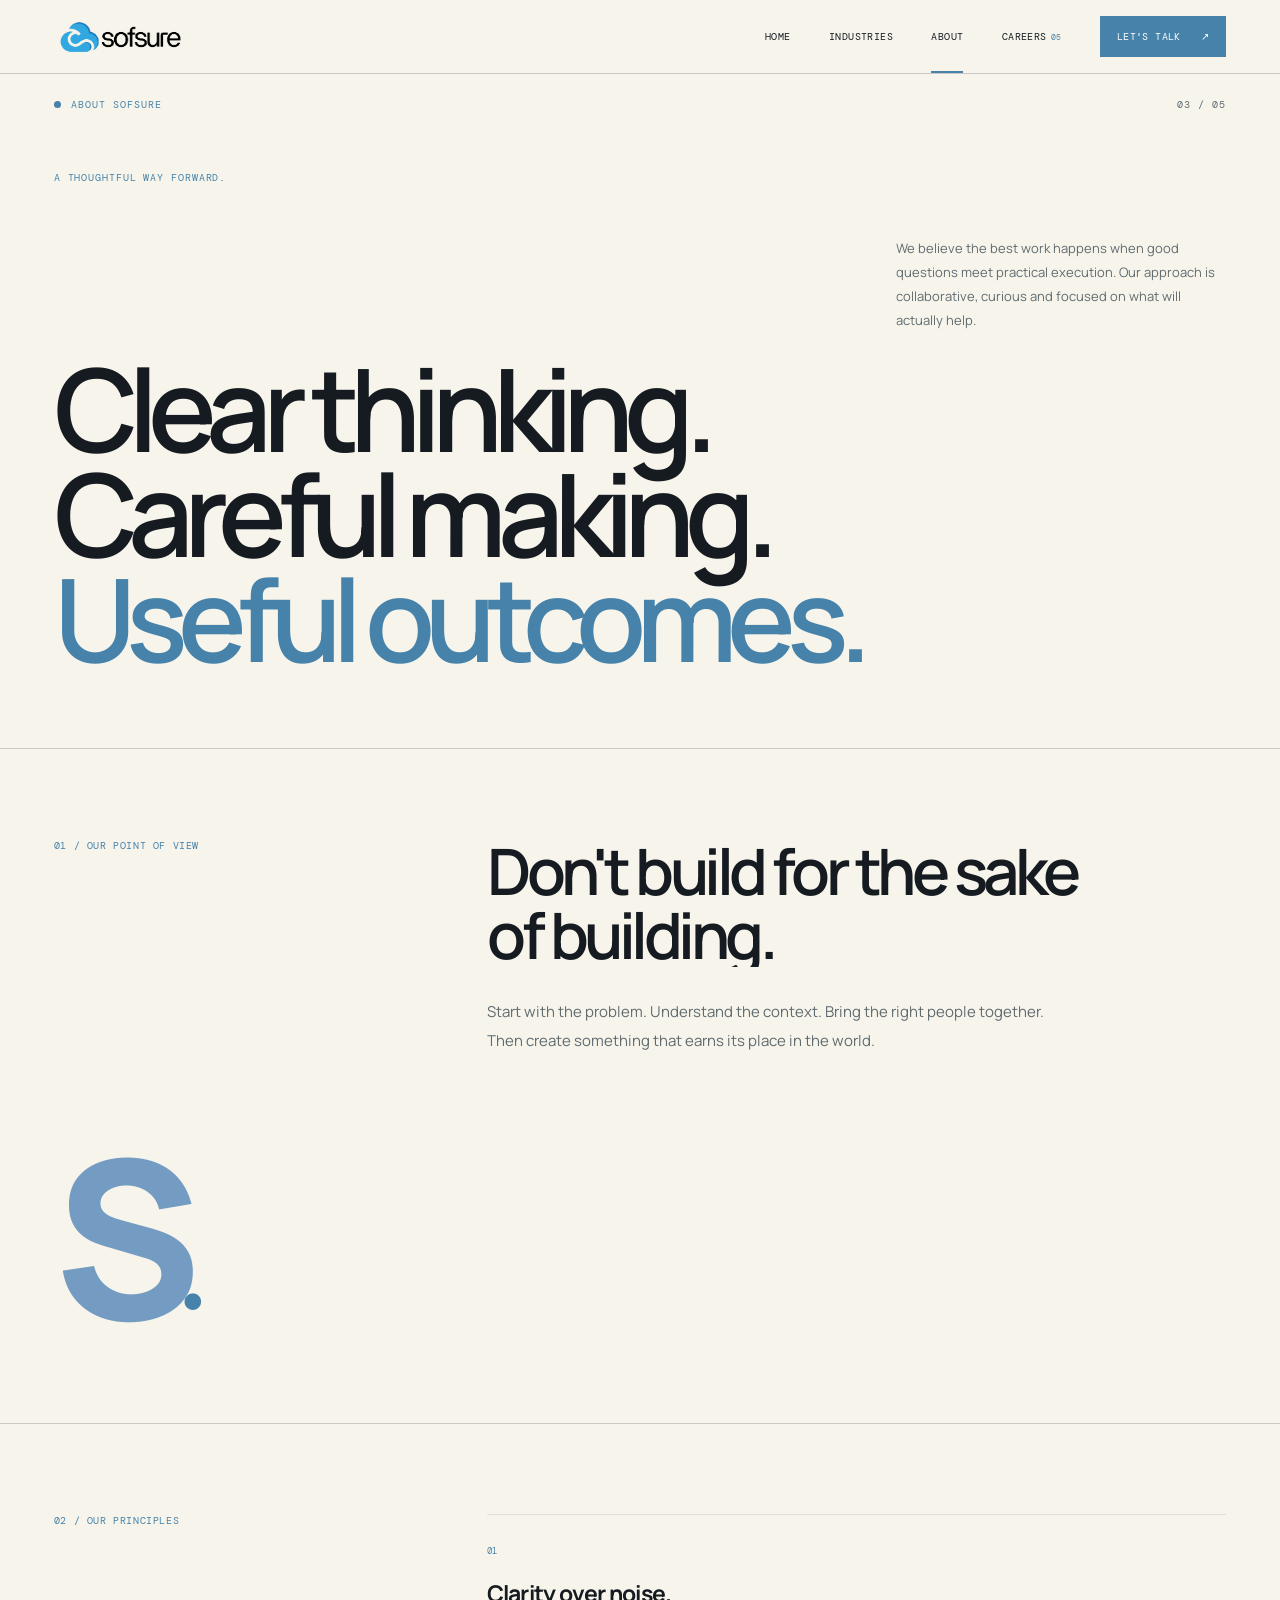
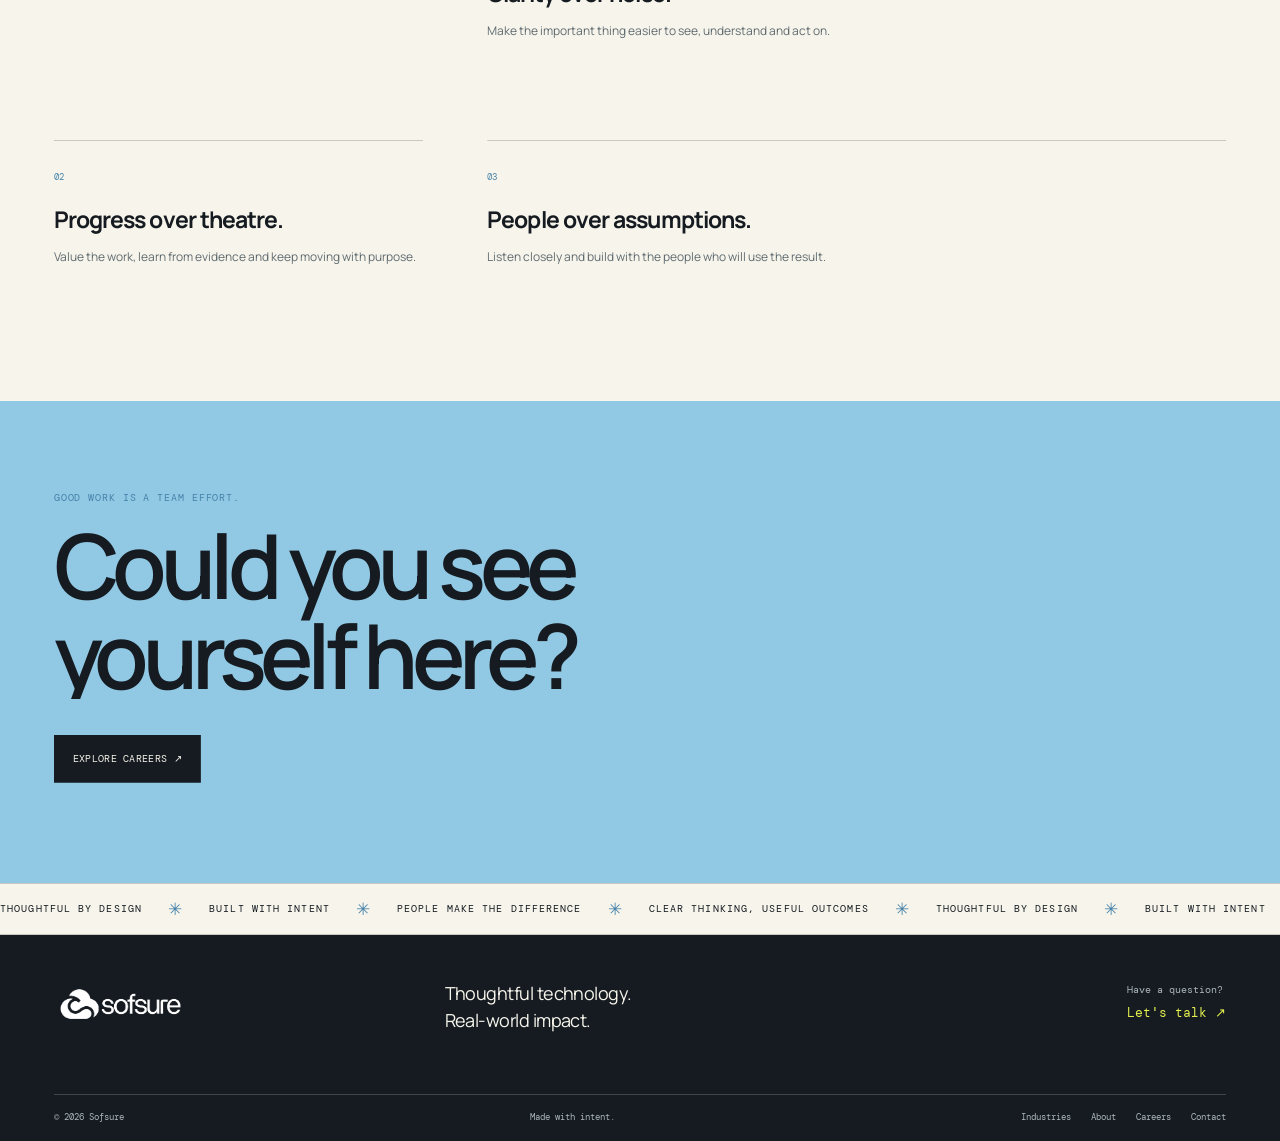
==== commit 2f152a5a: "website updations" ====
--- a/about.html
+++ b/about.html
@@ -1,4 +1,108 @@
-<!doctype html><html lang="en"><head><meta charset="utf-8"><meta name="viewport" content="width=device-width,initial-scale=1"><title>About — Sofsure</title><link rel="stylesheet" href="style.css"><script defer src="script.js"></script></head><body>
-<header class="site-header"><a class="brand" href="index.html"><img src="assets/sofsure-logo.png" alt="Sofsure"></a><button class="menu-toggle" aria-label="Toggle navigation" aria-expanded="false"><span></span><span></span></button><nav class="main-nav"><a href="index.html">Home</a><a href="industries.html">Industries</a><a class="active" href="about.html">About</a><a href="careers.html">Careers <sup>05</sup></a><a class="nav-contact" href="contact.html">Let's talk <span>↗</span></a></nav></header>
-<main><section class="inner-hero about-hero page-grid"><div class="eyebrow"><span class="eyebrow-dot"></span> ABOUT SOFSURE <span class="eyebrow-index">03 / 05</span></div><p class="kicker">A thoughtful way forward.</p><h1>Clear thinking.<br>Careful making.<br><em>Useful outcomes.</em></h1><div class="inner-hero-aside"><p>We believe the best work happens when good questions meet practical execution. Our approach is collaborative, curious and focused on what will actually help.</p></div></section><section class="about-statement page-grid"><div class="section-label"><span>01</span> / OUR POINT OF VIEW</div><div><h2>Don't build for the sake of building.</h2><p>Start with the problem. Understand the context. Bring the right people together. Then create something that earns its place in the world.</p></div><div class="statement-symbol">S<span>•</span></div></section><section class="principles page-grid"><div class="section-label"><span>02</span> / OUR PRINCIPLES</div><article><span>01</span><h3>Clarity over noise.</h3><p>Make the important thing easier to see, understand and act on.</p></article><article><span>02</span><h3>Progress over theatre.</h3><p>Value the work, learn from evidence and keep moving with purpose.</p></article><article><span>03</span><h3>People over assumptions.</h3><p>Listen closely and build with the people who will use the result.</p></article></section><section class="cta-panel page-grid"><p class="kicker">Good work is a team effort.</p><h2>Could you see<br>yourself here?</h2><a class="button button-dark" href="careers.html">Explore careers ↗</a></section></main>
-<footer class="site-footer"><div class="footer-top"><a class="brand footer-brand" href="index.html"><img src="assets/sofsure-logo.png" alt="Sofsure"></a><p>Thoughtful technology.<br>Real-world impact.</p><a class="footer-contact" href="contact.html">Have a question?<br><strong>Let's talk ↗</strong></a></div><div class="footer-bottom"><span>© <span data-year></span> Sofsure</span><span>Made with intent.</span><div><a href="industries.html">Industries</a><a href="about.html">About</a><a href="careers.html">Careers</a><a href="contact.html">Contact</a></div></div></footer></body></html>+<!doctype html>
+<html lang="en">
+  <head>
+    <meta charset="utf-8" />
+    <meta name="viewport" content="width=device-width,initial-scale=1" />
+    <title>About — Sofsure</title>
+    <link rel="stylesheet" href="style.css" />
+    <script defer src="script.js"></script>
+  </head>
+  <body>
+    <header class="site-header">
+      <a class="brand" href="index.html"
+        ><img src="assets/sofsure-logo.png" alt="Sofsure" /></a
+      ><button
+        class="menu-toggle"
+        aria-label="Toggle navigation"
+        aria-expanded="false"
+      >
+        <span></span><span></span>
+      </button>
+      <nav class="main-nav">
+        <a href="index.html">Home</a><a href="industries.html">Industries</a
+        ><a class="active" href="about.html">About</a
+        ><a href="careers.html">Careers <sup>05</sup></a
+        ><a class="nav-contact" href="contact.html"
+          >Let's talk <span>↗</span></a
+        >
+      </nav>
+    </header>
+    <main>
+      <section class="inner-hero about-hero page-grid">
+        <div class="eyebrow">
+          <span class="eyebrow-dot"></span> ABOUT SOFSURE
+          <span class="eyebrow-index">03 / 05</span>
+        </div>
+        <p class="kicker">A thoughtful way forward.</p>
+        <h1>
+          Clear thinking.<br />Careful making.<br /><em>Useful outcomes.</em>
+        </h1>
+        <div class="inner-hero-aside">
+          <p>
+            We believe the best work happens when good questions meet practical
+            execution. Our approach is collaborative, curious and focused on
+            what will actually help.
+          </p>
+        </div>
+      </section>
+      <section class="about-statement page-grid">
+        <div class="section-label"><span>01</span> / OUR POINT OF VIEW</div>
+        <div>
+          <h2>Don't build for the sake of building.</h2>
+          <p>
+            Start with the problem. Understand the context. Bring the right
+            people together. Then create something that earns its place in the
+            world.
+          </p>
+        </div>
+        <div class="statement-symbol">S<span>•</span></div>
+      </section>
+      <section class="principles page-grid">
+        <div class="section-label"><span>02</span> / OUR PRINCIPLES</div>
+        <article>
+          <span>01</span>
+          <h3>Clarity over noise.</h3>
+          <p>Make the important thing easier to see, understand and act on.</p>
+        </article>
+        <article>
+          <span>02</span>
+          <h3>Progress over theatre.</h3>
+          <p>
+            Value the work, learn from evidence and keep moving with purpose.
+          </p>
+        </article>
+        <article>
+          <span>03</span>
+          <h3>People over assumptions.</h3>
+          <p>
+            Listen closely and build with the people who will use the result.
+          </p>
+        </article>
+      </section>
+      <section class="cta-panel page-grid">
+        <p class="kicker">Good work is a team effort.</p>
+        <h2>Could you see<br />yourself here?</h2>
+        <a class="button button-dark" href="careers.html">Explore careers ↗</a>
+      </section>
+    </main>
+    <footer class="site-footer">
+      <div class="footer-top">
+        <a class="brand footer-brand" href="index.html"
+          ><img src="assets/sofsure-logo.png" alt="Sofsure"
+        /></a>
+        <p>Thoughtful technology.<br />Real-world impact.</p>
+        <a class="footer-contact" href="contact.html"
+          >Have a question?<br /><strong>Let's talk ↗</strong></a
+        >
+      </div>
+      <div class="footer-bottom">
+        <span>© <span data-year></span> Sofsure</span
+        ><span>Made with intent.</span>
+        <div>
+          <a href="industries.html">Industries</a><a href="about.html">About</a
+          ><a href="careers.html">Careers</a><a href="contact.html">Contact</a>
+        </div>
+      </div>
+    </footer>
+  </body>
+</html>
--- a/style.css
+++ b/style.css
@@ -1,160 +1,2980 @@
-@import url('https://fonts.googleapis.com/css2?family=DM+Mono:wght@400;500&family=Manrope:wght@400;500;600;700;800&display=swap');
-:root{--paper:#F6F4EB;--sky:#91C8E4;--mid:#749BC2;--blue:#4682A9;--ink:#151b20;--muted:#606b70;--line:rgba(21,27,32,.2);--lime:#e3ef4f;--mono:"DM Mono",monospace;--sans:"Manrope",Arial,sans-serif}
-*{box-sizing:border-box}html{scroll-behavior:smooth;scroll-padding-top:90px}body{margin:0;background:var(--paper);color:var(--ink);font-family:var(--sans);-webkit-font-smoothing:antialiased}a{color:inherit;text-decoration:none}button,input,select,textarea{font:inherit}button,a{-webkit-tap-highlight-color:transparent}button{color:inherit}.site-header{height:74px;padding:0 4.2vw;display:flex;align-items:center;justify-content:space-between;border-bottom:1px solid var(--line);position:sticky;top:0;z-index:30;background:rgba(246,244,235,.94);backdrop-filter:blur(14px)}.brand{display:flex;align-items:center;width:148px;height:48px;overflow:hidden}.brand img{display:block;width:100%;height:100%;object-fit:contain;object-position:left center}.main-nav{height:100%;display:flex;align-items:center;gap:clamp(18px,3vw,48px);font-family:var(--mono);font-size:10px;text-transform:uppercase;letter-spacing:.04em}.main-nav>a{height:100%;display:flex;align-items:center;position:relative;white-space:nowrap}.main-nav>a:not(.nav-contact):after{content:"";height:2px;position:absolute;bottom:0;left:0;right:100%;background:var(--blue);transition:right .25s}.main-nav>a:hover:after,.main-nav>a.active:after{right:0}.main-nav sup{font-size:8px;color:var(--blue);margin-left:4px}.main-nav .nav-contact{height:auto;background:var(--blue);color:white;padding:14px 17px;gap:20px;transition:background .2s}.nav-contact:hover{background:var(--ink)}.menu-toggle{display:none}.page-grid{padding-left:4.2vw;padding-right:4.2vw}.eyebrow{font:10px var(--mono);letter-spacing:.1em;display:flex;align-items:center;gap:10px;text-transform:uppercase}.eyebrow-dot{width:7px;height:7px;border-radius:50%;background:var(--blue);display:inline-block}.eyebrow-index{margin-left:auto;color:var(--muted)}.kicker{font:10px var(--mono);letter-spacing:.09em;text-transform:uppercase;color:var(--blue);margin:0 0 20px}.hero h1,.careers-hero h1,.inner-hero h1,.contact-hero h1{font-size:clamp(60px,9.2vw,142px);line-height:.91;letter-spacing:-.085em;font-weight:600;margin:0}.hero h1 em,.careers-hero h1 em,.inner-hero h1 em,.contact-hero h1 em{font-style:normal;color:var(--blue)}.home-hero{min-height:calc(100vh - 74px);display:grid;grid-template-columns:1.05fr .95fr;grid-template-rows:auto 1fr auto;column-gap:5vw;padding-top:24px}.home-hero>.eyebrow{grid-column:1/-1}.hero-copy{align-self:center;padding:9vh 0 8vh}.hero-copy h1{margin-bottom:30px}.hero-intro{font-size:15px;line-height:1.8;color:var(--muted);max-width:420px}.hero-actions{display:flex;align-items:center;gap:26px;margin-top:34px}.button{border:0;display:inline-flex;align-items:center;justify-content:space-between;gap:30px;padding:16px 19px;font:10px var(--mono);letter-spacing:.03em;text-transform:uppercase;cursor:pointer;min-height:48px;transition:transform .2s,background .2s,color .2s}.button:hover{transform:translateY(-2px)}.button-dark{background:var(--ink);color:var(--paper)}.button-dark:hover{background:var(--blue)}.button-light{background:var(--paper);color:var(--ink)}.text-link{font:10px var(--mono);text-transform:uppercase;border-bottom:1px solid var(--blue);padding:0 0 8px;display:inline-flex;gap:22px}.hero-art{position:relative;align-self:stretch;min-height:470px;background:var(--sky);overflow:hidden;margin:5vh 0 4vh}.hero-art:before,.hero-art:after{content:"";position:absolute;background:rgba(21,27,32,.16)}.hero-art:before{width:1px;height:100%;left:50%}.hero-art:after{height:1px;width:100%;top:50%}.art-stamp{position:absolute;top:7%;left:7%;font-size:clamp(36px,4vw,66px);line-height:.8;letter-spacing:-.1em;font-weight:800;z-index:2}.art-stamp span{font:12px var(--mono);vertical-align:top}.art-circle{position:absolute;width:58%;aspect-ratio:1;border:1px solid var(--ink);border-radius:50%;top:19%;left:19%;background:var(--blue);box-shadow:0 0 0 22px rgba(70,130,169,.16),0 0 0 44px rgba(70,130,169,.11)}.art-square{position:absolute;width:30%;aspect-ratio:1;right:9%;bottom:11%;background:var(--lime);border:1px solid var(--ink);transform:rotate(14deg)}.art-cross{position:absolute;right:8%;top:8%;font-size:50px;font-weight:300}.art-caption{position:absolute;left:7%;bottom:6%;font:10px var(--mono);line-height:1.5;letter-spacing:.08em}.hero-bottom{grid-column:1/-1;border-top:1px solid var(--line);display:flex;justify-content:space-between;padding:15px 0;font:9px var(--mono);letter-spacing:.08em}.section-pad{padding-top:100px;padding-bottom:110px}.intro-section{display:grid;grid-template-columns:1fr 2fr;gap:5vw;border-top:1px solid var(--line)}.section-label{font:10px var(--mono);text-transform:uppercase;letter-spacing:.06em;color:var(--muted)}.section-label span{color:var(--blue)}.section-label small{display:block;margin-top:18px;font-size:9px}.intro-content h2,.roles-heading h2,.open-application h2,.cta-panel h2,.about-statement h2,.contact-end h2{font-size:clamp(36px,5.2vw,76px);line-height:1;letter-spacing:-.07em;font-weight:600;margin:0 0 28px}.intro-content h2 span{color:var(--blue)}.intro-content>p,.about-statement p{font-size:15px;line-height:1.9;color:var(--muted);max-width:580px;margin-bottom:28px}.service-grid{display:grid;grid-template-columns:repeat(3,1fr);padding-bottom:110px}.service-tile{min-height:330px;padding:25px;border:1px solid var(--line);position:relative;display:flex;flex-direction:column;transition:transform .25s,box-shadow .25s}.service-tile:hover{transform:translateY(-5px);box-shadow:0 16px 35px #151b2014;z-index:2}.tile-blue{background:var(--sky)}.tile-lime{background:var(--lime)}.tile-dark{background:var(--ink);color:var(--paper)}.tile-number{font:9px var(--mono);letter-spacing:.08em}.service-tile h3{font-size:clamp(29px,3vw,45px);line-height:1.02;letter-spacing:-.06em;margin:48px 0 12px}.service-tile p{font-size:12px;line-height:1.7;max-width:250px;margin-top:auto;color:inherit;opacity:.8}.tile-arrow{position:absolute;right:24px;top:20px;font-size:22px}.career-band{background:var(--blue);color:white;padding-top:65px;padding-bottom:70px;display:grid;grid-template-columns:1fr 2fr .6fr;gap:4vw;position:relative;overflow:hidden}.career-band .section-label{color:#ffffffb3}.career-band .kicker{color:#e3ef4f}.career-band h2{font-size:clamp(50px,7vw,96px);line-height:.92;letter-spacing:-.08em;margin:0 0 24px}.band-copy{max-width:390px;line-height:1.7;font-size:13px;color:#ffffffd6;margin-bottom:28px}.band-mark{font-size:clamp(130px,22vw,330px);line-height:.8;letter-spacing:-.12em;font-weight:700;align-self:center;color:#ffffff25}.band-mark span{color:var(--lime)}.site-footer{background:var(--ink);color:var(--paper);padding:45px 4.2vw 18px}.footer-top{display:grid;grid-template-columns:1fr 1fr 1fr;align-items:start;padding-bottom:60px}.footer-brand{filter:brightness(0) invert(1);width:150px}.footer-top p{font-size:18px;line-height:1.5;margin:0;letter-spacing:-.03em}.footer-contact{justify-self:end;font:10px var(--mono);line-height:2;color:#aeb8bb}.footer-contact strong{color:var(--lime);font-weight:400;font-size:13px}.footer-bottom{border-top:1px solid #ffffff30;padding-top:16px;display:flex;justify-content:space-between;gap:20px;font:9px var(--mono);color:#aeb8bb}.footer-bottom div{display:flex;gap:20px}.footer-bottom a:hover{color:var(--lime)}
-/* Careers */.careers-hero{display:grid;grid-template-columns:1.1fr .9fr;grid-template-rows:auto auto 1fr auto;column-gap:5vw;min-height:760px;padding-top:24px}.careers-hero>.eyebrow{grid-column:1/-1}.careers-title{align-self:center;padding:75px 0 45px}.careers-title h1{font-size:clamp(58px,8.3vw,125px)}.careers-side{align-self:center;padding:70px 4vw 30px 0}.side-index{font:9px var(--mono);border-bottom:1px solid var(--line);padding-bottom:15px;margin-bottom:24px;color:var(--muted)}.careers-side>p{font-size:14px;line-height:1.85;color:var(--muted);max-width:360px;margin-bottom:28px}.side-note{margin-top:48px;border-top:1px solid var(--line);padding-top:13px;font:9px var(--mono);letter-spacing:.04em;color:var(--muted);display:flex;justify-content:space-between}.side-note strong{font-size:15px;color:var(--blue);font-weight:500}.careers-graphic{grid-column:1/-1;height:210px;background:var(--sky);position:relative;overflow:hidden;border:1px solid var(--line);margin-bottom:26px}.graphic-grid{position:absolute;inset:0;background-image:linear-gradient(to right,#151b2022 1px,transparent 1px),linear-gradient(to bottom,#151b2022 1px,transparent 1px);background-size:8.333% 25%}.graphic-orbit{position:absolute;left:50%;top:50%;border:1px solid var(--ink);border-radius:50%;transform:translate(-50%,-50%)}.orbit-one{width:300px;height:300px}.orbit-two{width:190px;height:190px;background:var(--blue);box-shadow:0 0 0 18px #4682a922}.graphic-core{position:absolute;left:50%;top:50%;transform:translate(-50%,-50%);font-size:55px;letter-spacing:-.1em;font-weight:800;color:var(--paper);z-index:1}.graphic-core span{color:var(--lime);font-size:22px;vertical-align:top}.graphic-tag{position:absolute;left:3%;bottom:14%;font:10px var(--mono);line-height:1.5}.graphic-coordinate{position:absolute;right:3%;top:12%;font:9px var(--mono);line-height:1.6;text-align:right}.careers-hero .hero-bottom{grid-column:1/-1}.values-strip{display:grid;grid-template-columns:1.05fr repeat(3,1fr);border-top:1px solid var(--line);border-bottom:1px solid var(--line);padding-top:27px;padding-bottom:28px;gap:2vw}.value-label{font:10px var(--mono);color:var(--muted)}.values-strip>div:not(:first-child){border-left:1px solid var(--line);padding-left:20px}.values-strip>div>span{font:9px var(--mono);color:var(--blue);display:block;margin-bottom:12px}.values-strip strong{font-size:14px;font-weight:600}.values-strip p{font-size:11px;color:var(--muted);line-height:1.5;margin-bottom:0}.roles-section{display:grid;grid-template-columns:1.05fr 2fr;gap:5vw;border-bottom:1px solid var(--line)}.roles-main{min-width:0}.roles-heading{display:flex;justify-content:space-between;gap:30px;align-items:end;margin-bottom:42px}.roles-heading .kicker{margin-bottom:14px}.roles-heading h2{font-size:clamp(40px,5vw,68px);margin:0}.roles-heading h2 em{font-style:normal;color:var(--blue)}.roles-description{max-width:250px;font-size:11px;line-height:1.7;color:var(--muted);margin:0 0 5px}.role-controls{display:flex;gap:9px;margin-bottom:15px;flex-wrap:wrap}.search-box{display:flex;align-items:center;gap:8px;border:1px solid var(--line);padding:0 12px;flex:1;min-width:190px;height:44px}.search-box>span{font-size:22px;color:var(--blue)}.search-box input{border:0;outline:0;background:transparent;width:100%;min-width:0;font-size:11px}.filter-label{height:44px;border:1px solid var(--line);padding:5px 9px;display:flex;flex-direction:column;justify-content:center;min-width:112px}.filter-label>span{font:8px var(--mono);color:var(--muted)}.filter-label select{border:0;outline:0;background:transparent;font-size:10px;max-width:150px}.role-row{display:grid;grid-template-columns:35px minmax(0,1fr) 150px 36px;gap:13px;padding:24px 0;border-top:1px solid var(--line);align-items:start;transition:background .2s}.role-index{font:10px var(--mono);color:var(--blue);padding-top:3px}.role-team{font:8px var(--mono);letter-spacing:.07em;color:var(--blue);text-transform:uppercase}.role-main h3{font-size:clamp(18px,2vw,24px);letter-spacing:-.05em;margin:9px 0}.role-main>p{font-size:11px;line-height:1.7;color:var(--muted);margin:0 0 14px;max-width:440px}.role-tags{display:flex;gap:5px;flex-wrap:wrap}.role-tags span{border:1px solid var(--line);padding:5px 7px;font:8px var(--mono);color:var(--muted)}.role-meta{display:flex;flex-direction:column;gap:9px;padding-top:17px;font:9px var(--mono);color:var(--muted)}.role-open{border:1px solid var(--line);background:transparent;width:34px;height:34px;cursor:pointer;font-size:17px;transition:background .2s,color .2s}.role-open:hover{background:var(--blue);color:white}.no-results{padding:28px;border:1px dashed var(--line);font-size:12px;color:var(--muted)}.role-footnote{font-size:10px;line-height:1.7;color:var(--muted);margin-top:25px}.open-application{display:grid;grid-template-columns:1.05fr 2fr .5fr;gap:5vw;padding-top:90px;padding-bottom:100px;align-items:start}.open-application .kicker{margin-bottom:16px}.open-application h2{font-size:clamp(42px,6vw,82px)}.open-application p:not(.kicker){max-width:410px;color:var(--muted);font-size:13px;line-height:1.8;margin-bottom:25px}.open-application-symbol{font-size:clamp(120px,18vw,240px);line-height:.8;color:var(--mid);font-weight:700;letter-spacing:-.1em}.apply-note{border-top:1px solid var(--line);padding-top:23px;padding-bottom:23px;display:flex;gap:18px;align-items:start;background:#ebe9df}.note-mark{width:23px;height:23px;border:1px solid var(--blue);border-radius:50%;display:grid;place-items:center;color:var(--blue);font:12px var(--mono);flex-shrink:0}.apply-note p{margin:0;font-size:11px;line-height:1.7;color:var(--muted)}.apply-note strong{color:var(--ink);font-weight:600}
-/* Inner pages */.inner-hero{min-height:600px;display:grid;grid-template-columns:1.2fr .8fr;grid-template-rows:auto auto 1fr;column-gap:6vw;padding-top:24px;padding-bottom:70px;border-bottom:1px solid var(--line)}.inner-hero>.eyebrow{grid-column:1/-1}.inner-hero>.kicker{align-self:end;margin:60px 0 22px}.inner-hero h1{grid-column:1/-1;font-size:clamp(60px,9vw,130px)}.inner-hero h1 em{color:var(--blue)}.inner-hero-aside{grid-column:2;grid-row:3;align-self:end;justify-self:end;max-width:330px;padding-top:30px}.inner-hero-aside p{font-size:13px;line-height:1.85;color:var(--muted);margin:0 0 24px}.industry-list,.about-statement,.principles,.contact-details{display:grid;grid-template-columns:1fr 2fr;gap:5vw;padding-top:90px;padding-bottom:100px}.industry-items{display:grid;grid-template-columns:1fr 1fr}.industry-item{padding:25px;border:1px solid var(--line);min-height:310px;position:relative}.industry-item:first-child{grid-column:1/-1;min-height:280px}.industry-item>span:first-child{font:9px var(--mono);color:var(--blue)}.industry-item h2{font-size:clamp(27px,3.4vw,48px);line-height:1;letter-spacing:-.06em;margin:45px 0 15px}.industry-item p{font-size:11px;line-height:1.8;color:var(--muted);max-width:360px}.industry-mark{position:absolute;right:22px;top:20px;font-size:30px;color:var(--blue)}.industry-blue{background:var(--sky)}.industry-lime{background:var(--lime)}.disclaimer{display:flex;gap:25px;border-top:1px solid var(--line);border-bottom:1px solid var(--line);padding-top:22px;padding-bottom:22px;font-size:10px;line-height:1.7;color:var(--muted)}.disclaimer>span{font:9px var(--mono);color:var(--blue)}.disclaimer p{margin:0}.cta-panel{padding-top:90px;padding-bottom:100px;background:var(--sky)}.cta-panel .kicker{margin-bottom:16px}.cta-panel h2{font-size:clamp(50px,7vw,94px);margin-bottom:30px}.about-statement{align-items:start}.about-statement>div:nth-child(2){max-width:650px}.about-statement h2{font-size:clamp(38px,5vw,70px)}.statement-symbol{font-size:clamp(100px,18vw,220px);font-weight:800;letter-spacing:-.13em;color:var(--mid);line-height:.8}.statement-symbol span{font-size:.25em;color:var(--blue)}.principles{border-top:1px solid var(--line)}.principles article{border-top:1px solid var(--line);padding:22px 0}.principles article>span{font:9px var(--mono);color:var(--blue)}.principles h3{font-size:23px;letter-spacing:-.04em;margin:18px 0 8px}.principles p{font-size:12px;line-height:1.7;color:var(--muted);max-width:420px}.contact-hero{display:grid;grid-template-columns:1.1fr .9fr;grid-template-rows:auto 1fr;column-gap:5vw;padding-top:24px;padding-bottom:95px;border-bottom:1px solid var(--line)}.contact-hero>.eyebrow{grid-column:1/-1}.contact-hero>div:nth-child(2){align-self:center;padding-top:80px}.contact-hero h1{font-size:clamp(60px,8.5vw,125px)}.contact-aside{align-self:end;padding-bottom:15px}.contact-aside p{font-size:14px;line-height:1.8;color:var(--muted);max-width:350px;margin-bottom:25px}.contact-details{grid-template-columns:1fr 2fr;align-items:start}.contact-card{grid-column:2;display:block;border-top:1px solid var(--line);padding:25px 40px 25px 0;position:relative}.contact-card>span:first-child{font:9px var(--mono);color:var(--blue)}.contact-card h2{font-size:clamp(23px,3.5vw,45px);letter-spacing:-.06em;font-weight:500;margin:18px 0}.contact-arrow{position:absolute;right:5px;top:35px;font-size:22px}.contact-note{grid-column:2;display:flex;gap:20px;border-top:1px solid var(--line);padding-top:20px;font-size:10px;line-height:1.7;color:var(--muted)}.contact-note>span{font:9px var(--mono);color:var(--blue);white-space:nowrap}.contact-note p{margin:0}.contact-end{background:var(--lime);padding-top:60px;padding-bottom:60px;display:grid;grid-template-columns:1fr 2fr;gap:5vw;align-items:center}.contact-end-symbol{font-size:clamp(100px,16vw,220px);font-weight:800;line-height:.8;letter-spacing:-.12em}.contact-end-symbol span{font-size:.3em;color:var(--blue);vertical-align:top}.contact-end h2{margin-bottom:0}
-/* Modal and application */.modal-backdrop{position:fixed;inset:0;z-index:60;background:rgba(12,19,23,.62);backdrop-filter:blur(5px);display:flex;align-items:center;justify-content:center;padding:20px;overflow:auto}.modal-backdrop[hidden]{display:none}.role-modal{background:var(--paper);width:min(900px,100%);max-height:min(92vh,900px);overflow:auto;position:relative;padding:clamp(22px,4vw,48px);border:1px solid var(--ink)}.modal-close{position:absolute;right:20px;top:15px;border:1px solid var(--line);background:transparent;width:38px;height:38px;font-size:26px;cursor:pointer}.modal-top{display:flex;justify-content:space-between;gap:20px;padding-right:48px;font:9px var(--mono);color:var(--blue)}.modal-number{color:var(--muted)}.role-modal>h2{font-size:clamp(36px,5.5vw,68px);line-height:1;letter-spacing:-.07em;margin:24px 0 15px}.modal-intro{font-size:13px;line-height:1.8;color:var(--muted);max-width:650px}.modal-facts{display:grid;grid-template-columns:repeat(5,1fr);gap:1px;background:var(--line);border:1px solid var(--line);margin:28px 0}.fact-item{background:var(--paper);padding:13px 10px;min-width:0}.fact-item span{font:8px var(--mono);color:var(--muted);display:block;margin-bottom:8px}.fact-item strong{font-size:11px;font-weight:600;line-height:1.5;display:block;overflow-wrap:anywhere}.modal-content{display:grid;grid-template-columns:1fr 1fr;gap:35px}.modal-content h3,.form-heading h3{font-size:16px;letter-spacing:-.03em;margin:10px 0 15px}.modal-content ul{padding-left:17px;margin:0}.modal-content li{font-size:11px;line-height:1.75;color:var(--muted);margin-bottom:8px}.modal-actions{display:flex;align-items:center;gap:20px;margin-top:25px}.modal-small{font-size:10px;color:var(--muted)}.application-form{border-top:1px solid var(--line);margin-top:30px;padding-top:24px}.application-form[hidden]{display:none}.form-heading p{font-size:11px;color:var(--muted);line-height:1.7}.form-grid{display:grid;grid-template-columns:1fr 1fr;gap:14px;margin:20px 0}.form-grid label{font:9px var(--mono);color:var(--muted);display:flex;flex-direction:column;gap:7px}.form-grid input,.form-grid textarea{width:100%;border:1px solid var(--line);background:transparent;padding:12px;font:11px var(--sans);color:var(--ink);outline-color:var(--blue)}.form-grid .full-field{grid-column:1/-1}.consent{display:flex;gap:9px;align-items:start;font-size:10px;color:var(--muted);margin-bottom:18px}.consent input{accent-color:var(--blue)}.form-status{font-size:11px;line-height:1.7;color:var(--blue);margin:12px 0 0}.is-warning{color:#7d5c00}.modal-open{overflow:hidden}
-.will-reveal{opacity:0;transform:translateY(15px);transition:opacity .55s ease,transform .55s ease}.will-reveal.is-visible{opacity:1;transform:translateY(0)}[hidden]{display:none!important}
-@media(max-width:850px){.site-header{height:66px;padding:0 5vw}.brand{width:125px}.menu-toggle{display:flex;flex-direction:column;gap:6px;border:1px solid var(--line);background:transparent;width:42px;height:38px;align-items:center;justify-content:center;cursor:pointer}.menu-toggle span{width:17px;height:1px;background:var(--ink)}.main-nav{display:none;position:absolute;top:65px;left:0;right:0;height:auto;background:var(--paper);padding:20px 5vw 28px;border-bottom:1px solid var(--line);align-items:stretch;gap:0;flex-direction:column}.main-nav.is-open{display:flex}.main-nav>a{height:auto;padding:15px 0;border-bottom:1px solid var(--line)}.main-nav .nav-contact{margin-top:14px;padding:15px}.page-grid{padding-left:5vw;padding-right:5vw}.home-hero{min-height:auto;grid-template-columns:1fr 1fr;column-gap:3vw}.hero-copy{padding:65px 0 40px}.hero-art{min-height:350px;margin:40px 0}.hero h1{font-size:clamp(56px,10vw,90px)}.intro-section,.roles-section,.industry-list,.about-statement,.principles,.contact-details{grid-template-columns:1fr;gap:30px}.section-pad{padding-top:70px;padding-bottom:75px}.service-grid{padding-bottom:70px}.service-tile{min-height:280px;padding:18px}.service-tile h3{margin-top:40px}.career-band{grid-template-columns:1fr 2fr;gap:25px;padding-top:45px;padding-bottom:50px}.band-mark{display:none}.careers-hero{min-height:auto;grid-template-columns:1fr 1fr;column-gap:4vw}.careers-title{padding:65px 0 45px}.careers-title h1{font-size:clamp(55px,9vw,88px)}.careers-side{padding:55px 0 25px}.careers-graphic{height:170px}.values-strip{grid-template-columns:1fr 1fr;gap:25px}.value-label{grid-column:1/-1}.values-strip>div:not(:first-child){padding-left:15px}.roles-heading{display:block}.roles-description{max-width:500px;margin-top:18px}.role-row{grid-template-columns:28px minmax(0,1fr) 32px;gap:10px}.role-meta{grid-column:2;flex-direction:row;flex-wrap:wrap;padding-top:0;gap:7px 14px}.role-open{grid-column:3;grid-row:1}.open-application{grid-template-columns:1fr 2fr;gap:25px;padding-top:70px;padding-bottom:75px}.open-application-symbol{display:none}.inner-hero{min-height:550px}.industry-list .section-label,.about-statement .section-label,.principles .section-label,.contact-details .section-label{margin-bottom:0}.industry-items{grid-column:1/-1}.statement-symbol{display:none}.contact-hero{grid-template-columns:1fr 1fr}.contact-hero>div:nth-child(2){padding-top:65px}.footer-top{grid-template-columns:1fr 1fr;gap:30px}.footer-contact{grid-column:2;justify-self:start}.footer-bottom{flex-wrap:wrap}.modal-facts{grid-template-columns:repeat(3,1fr)}}
-@media(max-width:560px){.home-hero{grid-template-columns:1fr;grid-template-rows:auto auto auto auto}.home-hero>.eyebrow{grid-column:1}.hero-copy{padding:58px 0 25px}.hero h1{font-size:clamp(58px,17vw,90px)}.hero-art{min-height:300px;margin:20px 0 25px}.hero-bottom{font-size:8px}.hero-actions{gap:18px;flex-wrap:wrap}.intro-content h2{font-size:43px}.service-grid{grid-template-columns:1fr;padding-bottom:55px}.service-tile{min-height:240px}.career-band{grid-template-columns:1fr}.career-band .section-label{margin-bottom:12px}.career-band h2{font-size:60px}.careers-hero{grid-template-columns:1fr;grid-template-rows:auto auto auto auto auto}.careers-hero>.eyebrow{grid-column:1}.careers-title{padding:55px 0 25px}.careers-title h1{font-size:clamp(56px,16vw,83px)}.careers-side{padding:10px 0 30px}.side-note{margin-top:28px}.careers-graphic{grid-column:1;height:145px}.graphic-tag{font-size:8px}.orbit-one{width:230px;height:230px}.orbit-two{width:145px;height:145px}.graphic-core{font-size:43px}.careers-hero .hero-bottom{grid-column:1}.values-strip{grid-template-columns:1fr;gap:18px}.value-label{grid-column:1}.values-strip>div:not(:first-child){border-left:0;border-top:1px solid var(--line);padding:15px 0 0}.roles-heading h2{font-size:48px}.role-controls{display:grid;grid-template-columns:1fr 1fr}.search-box{grid-column:1/-1}.filter-label{min-width:0}.filter-label select{max-width:100%;width:100%}.role-row{padding:20px 0}.role-main h3{font-size:19px}.role-main>p{font-size:10px}.role-meta{font-size:8px}.role-tags span{font-size:7px}.open-application{grid-template-columns:1fr;gap:20px}.open-application h2{font-size:57px}.inner-hero{grid-template-columns:1fr;min-height:auto;padding-bottom:60px}.inner-hero>.kicker{margin-top:55px}.inner-hero h1{font-size:clamp(56px,15vw,85px)}.inner-hero-aside{grid-column:1;grid-row:auto;justify-self:start;padding-top:25px}.industry-items{grid-template-columns:1fr}.industry-item:first-child{grid-column:1;min-height:260px}.industry-item{min-height:250px}.cta-panel{padding-top:65px;padding-bottom:70px}.about-statement{padding-top:65px;padding-bottom:65px}.about-statement h2{font-size:44px}.contact-hero{grid-template-columns:1fr;padding-bottom:60px}.contact-hero>div:nth-child(2){padding-top:55px}.contact-hero h1{font-size:clamp(57px,15vw,85px)}.contact-aside{padding-top:28px}.contact-card h2{font-size:25px;overflow-wrap:anywhere}.contact-end{grid-template-columns:1fr;padding-top:45px;padding-bottom:45px}.contact-end-symbol{font-size:100px}.footer-top{grid-template-columns:1fr;gap:22px;padding-bottom:40px}.footer-contact{grid-column:1}.footer-bottom{font-size:8px}.footer-bottom div{width:100%;flex-wrap:wrap;gap:14px}.role-modal{padding:24px 18px}.modal-top{font-size:8px}.role-modal>h2{font-size:39px;padding-right:22px}.modal-facts{grid-template-columns:1fr 1fr}.modal-content{grid-template-columns:1fr;gap:15px}.modal-actions{align-items:flex-start;flex-direction:column;gap:10px}.form-grid{grid-template-columns:1fr}.form-grid .full-field{grid-column:1}.modal-close{right:12px;top:10px;width:32px;height:32px}.contact-note{flex-direction:column;gap:8px}}
-@media(prefers-reduced-motion:reduce){*,*::before,*::after{scroll-behavior:auto!important;transition:none!important;animation:none!important}.will-reveal{opacity:1;transform:none}}
-
-
+@import url("https://fonts.googleapis.com/css2?family=DM+Mono:wght@400;500&family=Manrope:wght@400;500;600;700;800&display=swap");
+:root {
+  --paper: #f6f4eb;
+  --sky: #91c8e4;
+  --mid: #749bc2;
+  --blue: #4682a9;
+  --ink: #151b20;
+  --muted: #606b70;
+  --line: rgba(21, 27, 32, 0.2);
+  --lime: #e3ef4f;
+  --mono: "DM Mono", monospace;
+  --sans: "Manrope", Arial, sans-serif;
+}
+* {
+  box-sizing: border-box;
+}
+html {
+  scroll-behavior: smooth;
+  scroll-padding-top: 90px;
+}
+body {
+  margin: 0;
+  background: var(--paper);
+  color: var(--ink);
+  font-family: var(--sans);
+  -webkit-font-smoothing: antialiased;
+}
+a {
+  color: inherit;
+  text-decoration: none;
+}
+button,
+input,
+select,
+textarea {
+  font: inherit;
+}
+button,
+a {
+  -webkit-tap-highlight-color: transparent;
+}
+button {
+  color: inherit;
+}
+.site-header {
+  height: 74px;
+  padding: 0 4.2vw;
+  display: flex;
+  align-items: center;
+  justify-content: space-between;
+  border-bottom: 1px solid var(--line);
+  position: sticky;
+  top: 0;
+  z-index: 30;
+  background: rgba(246, 244, 235, 0.94);
+  backdrop-filter: blur(14px);
+}
+.brand {
+  display: flex;
+  align-items: center;
+  width: 148px;
+  height: 48px;
+  overflow: hidden;
+}
+.brand img {
+  display: block;
+  width: 100%;
+  height: 100%;
+  object-fit: contain;
+  object-position: left center;
+  filter: brightness(0) saturate(100%) invert(43%) sepia(22%) saturate(1100%) hue-rotate(160deg) brightness(92%) contrast(90%);
+}
+.main-nav {
+  height: 100%;
+  display: flex;
+  align-items: center;
+  gap: clamp(18px, 3vw, 48px);
+  font-family: var(--mono);
+  font-size: 10px;
+  text-transform: uppercase;
+  letter-spacing: 0.04em;
+}
+.main-nav > a {
+  height: 100%;
+  display: flex;
+  align-items: center;
+  position: relative;
+  white-space: nowrap;
+}
+.main-nav > a:not(.nav-contact):after {
+  content: "";
+  height: 2px;
+  position: absolute;
+  bottom: 0;
+  left: 0;
+  right: 100%;
+  background: var(--blue);
+  transition: right 0.25s;
+}
+.main-nav > a:hover:after,
+.main-nav > a.active:after {
+  right: 0;
+}
+.main-nav sup {
+  font-size: 8px;
+  color: var(--blue);
+  margin-left: 4px;
+}
+.main-nav .nav-contact {
+  height: auto;
+  background: var(--blue);
+  color: white;
+  padding: 14px 17px;
+  gap: 20px;
+  transition: background 0.2s;
+}
+.nav-contact:hover {
+  background: var(--ink);
+}
+.menu-toggle {
+  display: none;
+}
+.page-grid {
+  padding-left: 4.2vw;
+  padding-right: 4.2vw;
+}
+.eyebrow {
+  font: 10px var(--mono);
+  letter-spacing: 0.1em;
+  display: flex;
+  align-items: center;
+  gap: 10px;
+  text-transform: uppercase;
+}
+.eyebrow-dot {
+  width: 7px;
+  height: 7px;
+  border-radius: 50%;
+  background: var(--blue);
+  display: inline-block;
+}
+.eyebrow-index {
+  margin-left: auto;
+  color: var(--muted);
+}
+.kicker {
+  font: 10px var(--mono);
+  letter-spacing: 0.09em;
+  text-transform: uppercase;
+  color: var(--blue);
+  margin: 0 0 20px;
+}
+.hero h1,
+.careers-hero h1,
+.inner-hero h1,
+.contact-hero h1 {
+  font-size: clamp(60px, 9.2vw, 142px);
+  line-height: 0.91;
+  letter-spacing: -0.085em;
+  font-weight: 600;
+  margin: 0;
+}
+.hero h1 em,
+.careers-hero h1 em,
+.inner-hero h1 em,
+.contact-hero h1 em {
+  font-style: normal;
+  color: var(--blue);
+}
+.home-hero {
+  min-height: calc(100vh - 74px);
+  display: grid;
+  grid-template-columns: 1.05fr 0.95fr;
+  grid-template-rows: auto 1fr auto;
+  column-gap: 5vw;
+  padding-top: 24px;
+}
+.home-hero > .eyebrow {
+  grid-column: 1/-1;
+}
+.hero-copy {
+  align-self: center;
+  padding: 9vh 0 8vh;
+}
+.hero-copy h1 {
+  margin-bottom: 30px;
+}
+.hero-intro {
+  font-size: 15px;
+  line-height: 1.8;
+  color: var(--muted);
+  max-width: 420px;
+}
+.hero-actions {
+  display: flex;
+  align-items: center;
+  gap: 26px;
+  margin-top: 34px;
+}
+.button {
+  border: 0;
+  display: inline-flex;
+  align-items: center;
+  justify-content: space-between;
+  gap: 30px;
+  padding: 16px 19px;
+  font: 10px var(--mono);
+  letter-spacing: 0.03em;
+  text-transform: uppercase;
+  cursor: pointer;
+  min-height: 48px;
+  transition:
+    transform 0.2s,
+    background 0.2s,
+    color 0.2s;
+}
+.button:hover {
+  transform: translateY(-2px);
+}
+.button-dark {
+  background: var(--ink);
+  color: var(--paper);
+}
+.button-dark:hover {
+  background: var(--blue);
+}
+.button-light {
+  background: var(--paper);
+  color: var(--ink);
+}
+.text-link {
+  font: 10px var(--mono);
+  text-transform: uppercase;
+  border-bottom: 1px solid var(--blue);
+  padding: 0 0 8px;
+  display: inline-flex;
+  gap: 22px;
+}
+.hero-art {
+  position: relative;
+  align-self: stretch;
+  min-height: 470px;
+  background: var(--sky);
+  overflow: hidden;
+  margin: 5vh 0 4vh;
+}
+.hero-art:before,
+.hero-art:after {
+  content: "";
+  position: absolute;
+  background: rgba(21, 27, 32, 0.16);
+}
+.hero-art:before {
+  width: 1px;
+  height: 100%;
+  left: 50%;
+}
+.hero-art:after {
+  height: 1px;
+  width: 100%;
+  top: 50%;
+}
+.art-stamp {
+  position: absolute;
+  top: 7%;
+  left: 7%;
+  font-size: clamp(36px, 4vw, 66px);
+  line-height: 0.8;
+  letter-spacing: -0.1em;
+  font-weight: 800;
+  z-index: 2;
+}
+.art-stamp span {
+  font: 12px var(--mono);
+  vertical-align: top;
+}
+.art-circle {
+  position: absolute;
+  width: 58%;
+  aspect-ratio: 1;
+  border: 1px solid var(--ink);
+  border-radius: 50%;
+  top: 19%;
+  left: 19%;
+  background: var(--blue);
+  box-shadow:
+    0 0 0 22px rgba(70, 130, 169, 0.16),
+    0 0 0 44px rgba(70, 130, 169, 0.11);
+}
+.art-square {
+  position: absolute;
+  width: 30%;
+  aspect-ratio: 1;
+  right: 9%;
+  bottom: 11%;
+  background: var(--lime);
+  border: 1px solid var(--ink);
+  transform: rotate(14deg);
+}
+.art-cross {
+  position: absolute;
+  right: 8%;
+  top: 8%;
+  font-size: 50px;
+  font-weight: 300;
+}
+.art-caption {
+  position: absolute;
+  left: 7%;
+  bottom: 6%;
+  font: 10px var(--mono);
+  line-height: 1.5;
+  letter-spacing: 0.08em;
+}
+.hero-bottom {
+  grid-column: 1/-1;
+  border-top: 1px solid var(--line);
+  display: flex;
+  justify-content: space-between;
+  padding: 15px 0;
+  font: 9px var(--mono);
+  letter-spacing: 0.08em;
+}
+.section-pad {
+  padding-top: 100px;
+  padding-bottom: 110px;
+}
+.intro-section {
+  display: grid;
+  grid-template-columns: 1fr 2fr;
+  gap: 5vw;
+  border-top: 1px solid var(--line);
+}
+.section-label {
+  font: 10px var(--mono);
+  text-transform: uppercase;
+  letter-spacing: 0.06em;
+  color: var(--muted);
+}
+.section-label span {
+  color: var(--blue);
+}
+.section-label small {
+  display: block;
+  margin-top: 18px;
+  font-size: 9px;
+}
+.intro-content h2,
+.roles-heading h2,
+.open-application h2,
+.cta-panel h2,
+.about-statement h2,
+.contact-end h2 {
+  font-size: clamp(36px, 5.2vw, 76px);
+  line-height: 1;
+  letter-spacing: -0.07em;
+  font-weight: 600;
+  margin: 0 0 28px;
+}
+.intro-content h2 span {
+  color: var(--blue);
+}
+.intro-content > p,
+.about-statement p {
+  font-size: 15px;
+  line-height: 1.9;
+  color: var(--muted);
+  max-width: 580px;
+  margin-bottom: 28px;
+}
+.service-grid {
+  display: grid;
+  grid-template-columns: repeat(3, 1fr);
+  padding-bottom: 110px;
+}
+/* Interactive process cards */
+.service-tile {
+  min-height: 330px;
+  padding: 25px;
+  border: 1px solid var(--line);
+  position: relative;
+  display: flex;
+  flex-direction: column;
+  overflow: hidden;
+  isolation: isolate;
+  transform-style: preserve-3d;
+  will-change: transform;
+
+  transition:
+    transform 0.35s cubic-bezier(.2,.8,.2,1),
+    box-shadow 0.35s ease;
+}
+
+/* Default hover fallback */
+.service-tile:hover {
+  box-shadow: 0 22px 44px #151b2020;
+  z-index: 2;
+}
+
+/* Cursor-following spotlight */
+.service-tile::before {
+  content: "";
+  position: absolute;
+  inset: 0;
+  z-index: 0;
+  pointer-events: none;
+
+  background: radial-gradient(
+    350px circle at var(--spot-x, 50%) var(--spot-y, 50%),
+    rgba(255,255,255,.38),
+    transparent 70%
+  );
+
+  opacity: 0;
+  transition: opacity .3s ease;
+}
+
+/* Spotlight becomes visible during interaction */
+.service-tile.is-pointer-active::before {
+  opacity: 1;
+}
+
+/* Heading depth effect */
+.service-tile h3 {
+  position: relative;
+  z-index: 1;
+  transition: transform .35s ease;
+}
+
+/* Arrow animation */
+.service-tile .tile-arrow {
+  transition: transform .35s ease;
+}
+
+.service-tile:hover .tile-arrow {
+  transform: translate(4px,-4px);
+}
+
+/* Keep card content above spotlight */
+.service-tile p,
+.service-tile .tile-number {
+  position: relative;
+  z-index: 1;
+}
+
+/* Accessibility */
+@media (prefers-reduced-motion: reduce) {
+  .service-tile,
+  .service-tile::before,
+  .service-tile h3,
+  .service-tile .tile-arrow {
+    transition: none !important;
+  }
+}
+
+/* Cursor-following spotlight */
+.service-tile::before {
+  content: "";
+  position: absolute;
+  inset: 0;
+  z-index: 0;
+  pointer-events: none;
+
+  background: radial-gradient(
+    350px circle at var(--spot-x, 50%) var(--spot-y, 50%),
+    rgba(255,255,255,.38),
+    transparent 70%
+  );
+
+  opacity: 0;
+  transition: opacity .3s ease;
+}
+
+/* Spotlight becomes visible during interaction */
+.service-tile.is-pointer-active::before {
+  opacity: 1;
+}
+
+/* Heading depth effect */
+.service-tile h3 {
+  position: relative;
+  z-index: 1;
+  transition: transform .35s ease;
+}
+
+/* Arrow animation */
+.service-tile .tile-arrow {
+  transition: transform .35s ease;
+}
+
+.service-tile:hover .tile-arrow {
+  transform: translate(4px,-4px);
+}
+
+/* Keep card content above spotlight */
+.service-tile p,
+.service-tile .tile-number {
+  position: relative;
+  z-index: 1;
+}
+
+/* Accessibility */
+@media (prefers-reduced-motion: reduce) {
+  .service-tile,
+  .service-tile::before,
+  .service-tile h3,
+  .service-tile .tile-arrow {
+    transition: none !important;
+  }
+}
+.tile-blue {
+  background: var(--sky);
+}
+.tile-lime {
+  background: var(--lime);
+}
+.tile-dark {
+  background: var(--ink);
+  color: var(--paper);
+}
+.tile-number {
+  font: 9px var(--mono);
+  letter-spacing: 0.08em;
+}
+.service-tile h3 {
+  font-size: clamp(29px, 3vw, 45px);
+  line-height: 1.02;
+  letter-spacing: -0.06em;
+  margin: 48px 0 12px;
+}
+.service-tile p {
+  font-size: 12px;
+  line-height: 1.7;
+  max-width: 250px;
+  margin-top: auto;
+  color: inherit;
+  opacity: 0.8;
+}
+.tile-arrow {
+  position: absolute;
+  right: 24px;
+  top: 20px;
+  font-size: 22px;
+}
+.career-band {
+  background: var(--blue);
+  color: white;
+  padding-top: 65px;
+  padding-bottom: 70px;
+  display: grid;
+  grid-template-columns: 1fr 2fr 0.6fr;
+  gap: 4vw;
+  position: relative;
+  overflow: hidden;
+}
+.career-band .section-label {
+  color: #ffffffb3;
+}
+.career-band .kicker {
+  color: #e3ef4f;
+}
+.career-band h2 {
+  font-size: clamp(50px, 7vw, 96px);
+  line-height: 0.92;
+  letter-spacing: -0.08em;
+  margin: 0 0 24px;
+}
+.band-copy {
+  max-width: 390px;
+  line-height: 1.7;
+  font-size: 13px;
+  color: #ffffffd6;
+  margin-bottom: 28px;
+}
+.band-mark {
+  font-size: clamp(130px, 22vw, 330px);
+  line-height: 0.8;
+  letter-spacing: -0.12em;
+  font-weight: 700;
+  align-self: center;
+  color: #ffffff25;
+}
+.band-mark span {
+  color: var(--lime);
+}
+.site-footer {
+  background: var(--ink);
+  color: var(--paper);
+  padding: 45px 4.2vw 18px;
+}
+.footer-top {
+  display: grid;
+  grid-template-columns: 1fr 1fr 1fr;
+  align-items: start;
+  padding-bottom: 60px;
+}
+.footer-brand {
+  filter: brightness(0) invert(1);
+  width: 150px;
+}
+.footer-top p {
+  font-size: 18px;
+  line-height: 1.5;
+  margin: 0;
+  letter-spacing: -0.03em;
+}
+.footer-contact {
+  justify-self: end;
+  font: 10px var(--mono);
+  line-height: 2;
+  color: #aeb8bb;
+}
+.footer-contact strong {
+  color: var(--lime);
+  font-weight: 400;
+  font-size: 13px;
+}
+.footer-bottom {
+  border-top: 1px solid #ffffff30;
+  padding-top: 16px;
+  display: flex;
+  justify-content: space-between;
+  gap: 20px;
+  font: 9px var(--mono);
+  color: #aeb8bb;
+}
+.footer-bottom div {
+  display: flex;
+  gap: 20px;
+}
+.footer-bottom a:hover {
+  color: var(--lime);
+}
+/* Careers */
+.careers-hero {
+  display: grid;
+  grid-template-columns: 1.1fr 0.9fr;
+  grid-template-rows: auto auto 1fr auto;
+  column-gap: 5vw;
+  min-height: 760px;
+  padding-top: 24px;
+}
+.careers-hero > .eyebrow {
+  grid-column: 1/-1;
+}
+.careers-title {
+  align-self: center;
+  padding: 75px 0 45px;
+}
+.careers-title h1 {
+  font-size: clamp(58px, 8.3vw, 125px);
+}
+.careers-side {
+  align-self: center;
+  padding: 70px 4vw 30px 0;
+}
+.side-index {
+  font: 9px var(--mono);
+  border-bottom: 1px solid var(--line);
+  padding-bottom: 15px;
+  margin-bottom: 24px;
+  color: var(--muted);
+}
+.careers-side > p {
+  font-size: 14px;
+  line-height: 1.85;
+  color: var(--muted);
+  max-width: 360px;
+  margin-bottom: 28px;
+}
+.side-note {
+  margin-top: 48px;
+  border-top: 1px solid var(--line);
+  padding-top: 13px;
+  font: 9px var(--mono);
+  letter-spacing: 0.04em;
+  color: var(--muted);
+  display: flex;
+  justify-content: space-between;
+}
+.side-note strong {
+  font-size: 15px;
+  color: var(--blue);
+  font-weight: 500;
+}
+.careers-graphic {
+  grid-column: 1/-1;
+  height: 210px;
+  background: var(--sky);
+  position: relative;
+  overflow: hidden;
+  border: 1px solid var(--line);
+  margin-bottom: 26px;
+}
+.graphic-grid {
+  position: absolute;
+  inset: 0;
+  background-image:
+    linear-gradient(to right, #151b2022 1px, transparent 1px),
+    linear-gradient(to bottom, #151b2022 1px, transparent 1px);
+  background-size: 8.333% 25%;
+}
+.graphic-orbit {
+  position: absolute;
+  left: 50%;
+  top: 50%;
+  border: 1px solid var(--ink);
+  border-radius: 50%;
+  transform: translate(-50%, -50%);
+}
+.orbit-one {
+  width: 300px;
+  height: 300px;
+}
+.orbit-two {
+  width: 190px;
+  height: 190px;
+  background: var(--blue);
+  box-shadow: 0 0 0 18px #4682a922;
+}
+.graphic-core {
+  position: absolute;
+  left: 50%;
+  top: 50%;
+  transform: translate(-50%, -50%);
+  font-size: 55px;
+  letter-spacing: -0.1em;
+  font-weight: 800;
+  color: var(--paper);
+  z-index: 1;
+}
+.graphic-core span {
+  color: var(--lime);
+  font-size: 22px;
+  vertical-align: top;
+}
+.graphic-tag {
+  position: absolute;
+  left: 3%;
+  bottom: 14%;
+  font: 10px var(--mono);
+  line-height: 1.5;
+}
+.graphic-coordinate {
+  position: absolute;
+  right: 3%;
+  top: 12%;
+  font: 9px var(--mono);
+  line-height: 1.6;
+  text-align: right;
+}
+.careers-hero .hero-bottom {
+  grid-column: 1/-1;
+}
+.values-strip {
+  display: grid;
+  grid-template-columns: 1.05fr repeat(3, 1fr);
+  border-top: 1px solid var(--line);
+  border-bottom: 1px solid var(--line);
+  padding-top: 27px;
+  padding-bottom: 28px;
+  gap: 2vw;
+}
+.value-label {
+  font: 10px var(--mono);
+  color: var(--muted);
+}
+.values-strip > div:not(:first-child) {
+  border-left: 1px solid var(--line);
+  padding-left: 20px;
+}
+.values-strip > div > span {
+  font: 9px var(--mono);
+  color: var(--blue);
+  display: block;
+  margin-bottom: 12px;
+}
+.values-strip strong {
+  font-size: 14px;
+  font-weight: 600;
+}
+.values-strip p {
+  font-size: 11px;
+  color: var(--muted);
+  line-height: 1.5;
+  margin-bottom: 0;
+}
+.roles-section {
+  display: grid;
+  grid-template-columns: 1.05fr 2fr;
+  gap: 5vw;
+  border-bottom: 1px solid var(--line);
+}
+.roles-main {
+  min-width: 0;
+}
+.roles-heading {
+  display: flex;
+  justify-content: space-between;
+  gap: 30px;
+  align-items: end;
+  margin-bottom: 42px;
+}
+.roles-heading .kicker {
+  margin-bottom: 14px;
+}
+.roles-heading h2 {
+  font-size: clamp(40px, 5vw, 68px);
+  margin: 0;
+}
+.roles-heading h2 em {
+  font-style: normal;
+  color: var(--blue);
+}
+.roles-description {
+  max-width: 250px;
+  font-size: 11px;
+  line-height: 1.7;
+  color: var(--muted);
+  margin: 0 0 5px;
+}
+.role-controls {
+  display: flex;
+  gap: 9px;
+  margin-bottom: 15px;
+  flex-wrap: wrap;
+}
+.search-box {
+  display: flex;
+  align-items: center;
+  gap: 8px;
+  border: 1px solid var(--line);
+  padding: 0 12px;
+  flex: 1;
+  min-width: 190px;
+  height: 44px;
+}
+.search-box > span {
+  font-size: 22px;
+  color: var(--blue);
+}
+.search-box input {
+  border: 0;
+  outline: 0;
+  background: transparent;
+  width: 100%;
+  min-width: 0;
+  font-size: 11px;
+}
+.filter-label {
+  height: 44px;
+  border: 1px solid var(--line);
+  padding: 5px 9px;
+  display: flex;
+  flex-direction: column;
+  justify-content: center;
+  min-width: 112px;
+}
+.filter-label > span {
+  font: 8px var(--mono);
+  color: var(--muted);
+}
+.filter-label select {
+  border: 0;
+  outline: 0;
+  background: transparent;
+  font-size: 10px;
+  max-width: 150px;
+}
+.role-row {
+  display: grid;
+  grid-template-columns: 35px minmax(0, 1fr) 150px 36px;
+  gap: 13px;
+  padding: 24px 0;
+  border-top: 1px solid var(--line);
+  align-items: start;
+  transition: background 0.2s;
+}
+.role-index {
+  font: 10px var(--mono);
+  color: var(--blue);
+  padding-top: 3px;
+}
+.role-team {
+  font: 8px var(--mono);
+  letter-spacing: 0.07em;
+  color: var(--blue);
+  text-transform: uppercase;
+}
+.role-main h3 {
+  font-size: clamp(18px, 2vw, 24px);
+  letter-spacing: -0.05em;
+  margin: 9px 0;
+}
+.role-main > p {
+  font-size: 11px;
+  line-height: 1.7;
+  color: var(--muted);
+  margin: 0 0 14px;
+  max-width: 440px;
+}
+.role-tags {
+  display: flex;
+  gap: 5px;
+  flex-wrap: wrap;
+}
+.role-tags span {
+  border: 1px solid var(--line);
+  padding: 5px 7px;
+  font: 8px var(--mono);
+  color: var(--muted);
+}
+.role-meta {
+  display: flex;
+  flex-direction: column;
+  gap: 9px;
+  padding-top: 17px;
+  font: 9px var(--mono);
+  color: var(--muted);
+}
+.role-open {
+  border: 1px solid var(--line);
+  background: transparent;
+  width: 34px;
+  height: 34px;
+  cursor: pointer;
+  font-size: 17px;
+  transition:
+    background 0.2s,
+    color 0.2s;
+}
+.role-open:hover {
+  background: var(--blue);
+  color: white;
+}
+.no-results {
+  padding: 28px;
+  border: 1px dashed var(--line);
+  font-size: 12px;
+  color: var(--muted);
+}
+.role-footnote {
+  font-size: 10px;
+  line-height: 1.7;
+  color: var(--muted);
+  margin-top: 25px;
+}
+.open-application {
+  display: grid;
+  grid-template-columns: 1.05fr 2fr 0.5fr;
+  gap: 5vw;
+  padding-top: 90px;
+  padding-bottom: 100px;
+  align-items: start;
+}
+.open-application .kicker {
+  margin-bottom: 16px;
+}
+.open-application h2 {
+  font-size: clamp(42px, 6vw, 82px);
+}
+.open-application p:not(.kicker) {
+  max-width: 410px;
+  color: var(--muted);
+  font-size: 13px;
+  line-height: 1.8;
+  margin-bottom: 25px;
+}
+.open-application-symbol {
+  font-size: clamp(120px, 18vw, 240px);
+  line-height: 0.8;
+  color: var(--mid);
+  font-weight: 700;
+  letter-spacing: -0.1em;
+}
+.apply-note {
+  border-top: 1px solid var(--line);
+  padding-top: 23px;
+  padding-bottom: 23px;
+  display: flex;
+  gap: 18px;
+  align-items: start;
+  background: #ebe9df;
+}
+.note-mark {
+  width: 23px;
+  height: 23px;
+  border: 1px solid var(--blue);
+  border-radius: 50%;
+  display: grid;
+  place-items: center;
+  color: var(--blue);
+  font: 12px var(--mono);
+  flex-shrink: 0;
+}
+.apply-note p {
+  margin: 0;
+  font-size: 11px;
+  line-height: 1.7;
+  color: var(--muted);
+}
+.apply-note strong {
+  color: var(--ink);
+  font-weight: 600;
+}
+/* Inner pages */
+.inner-hero {
+  min-height: 600px;
+  display: grid;
+  grid-template-columns: 1.2fr 0.8fr;
+  grid-template-rows: auto auto 1fr;
+  column-gap: 6vw;
+  padding-top: 24px;
+  padding-bottom: 70px;
+  border-bottom: 1px solid var(--line);
+}
+.inner-hero > .eyebrow {
+  grid-column: 1/-1;
+}
+.inner-hero > .kicker {
+  align-self: end;
+  margin: 60px 0 22px;
+}
+.inner-hero h1 {
+  grid-column: 1/-1;
+  font-size: clamp(60px, 9vw, 130px);
+}
+.inner-hero h1 em {
+  color: var(--blue);
+}
+.inner-hero-aside {
+  grid-column: 2;
+  grid-row: 3;
+  align-self: end;
+  justify-self: end;
+  max-width: 330px;
+  padding-top: 30px;
+}
+.inner-hero-aside p {
+  font-size: 13px;
+  line-height: 1.85;
+  color: var(--muted);
+  margin: 0 0 24px;
+}
+.industry-list,
+.about-statement,
+.principles,
+.contact-details {
+  display: grid;
+  grid-template-columns: 1fr 2fr;
+  gap: 5vw;
+  padding-top: 90px;
+  padding-bottom: 100px;
+}
+.industry-items {
+  display: grid;
+  grid-template-columns: 1fr 1fr;
+}
+.industry-item {
+  padding: 25px;
+  border: 1px solid var(--line);
+  min-height: 310px;
+  position: relative;
+}
+.industry-item:first-child {
+  grid-column: 1/-1;
+  min-height: 280px;
+}
+.industry-item > span:first-child {
+  font: 9px var(--mono);
+  color: var(--blue);
+}
+.industry-item h2 {
+  font-size: clamp(27px, 3.4vw, 48px);
+  line-height: 1;
+  letter-spacing: -0.06em;
+  margin: 45px 0 15px;
+}
+.industry-item p {
+  font-size: 11px;
+  line-height: 1.8;
+  color: var(--muted);
+  max-width: 360px;
+}
+.industry-mark {
+  position: absolute;
+  right: 22px;
+  top: 20px;
+  font-size: 30px;
+  color: var(--blue);
+}
+.industry-blue {
+  background: var(--sky);
+}
+.industry-lime {
+  background: var(--lime);
+}
+.disclaimer {
+  display: flex;
+  gap: 25px;
+  border-top: 1px solid var(--line);
+  border-bottom: 1px solid var(--line);
+  padding-top: 22px;
+  padding-bottom: 22px;
+  font-size: 10px;
+  line-height: 1.7;
+  color: var(--muted);
+}
+.disclaimer > span {
+  font: 9px var(--mono);
+  color: var(--blue);
+}
+.disclaimer p {
+  margin: 0;
+}
+.cta-panel {
+  padding-top: 90px;
+  padding-bottom: 100px;
+  background: var(--sky);
+}
+.cta-panel .kicker {
+  margin-bottom: 16px;
+}
+.cta-panel h2 {
+  font-size: clamp(50px, 7vw, 94px);
+  margin-bottom: 30px;
+}
+.about-statement {
+  align-items: start;
+}
+.about-statement > div:nth-child(2) {
+  max-width: 650px;
+}
+.about-statement h2 {
+  font-size: clamp(38px, 5vw, 70px);
+}
+.statement-symbol {
+  font-size: clamp(100px, 18vw, 220px);
+  font-weight: 800;
+  letter-spacing: -0.13em;
+  color: var(--mid);
+  line-height: 0.8;
+}
+.statement-symbol span {
+  font-size: 0.25em;
+  color: var(--blue);
+}
+.principles {
+  border-top: 1px solid var(--line);
+}
+.principles article {
+  border-top: 1px solid var(--line);
+  padding: 22px 0;
+}
+.principles article > span {
+  font: 9px var(--mono);
+  color: var(--blue);
+}
+.principles h3 {
+  font-size: 23px;
+  letter-spacing: -0.04em;
+  margin: 18px 0 8px;
+}
+.principles p {
+  font-size: 12px;
+  line-height: 1.7;
+  color: var(--muted);
+  max-width: 420px;
+}
+.contact-hero {
+  display: grid;
+  grid-template-columns: 1.1fr 0.9fr;
+  grid-template-rows: auto 1fr;
+  column-gap: 5vw;
+  padding-top: 24px;
+  padding-bottom: 95px;
+  border-bottom: 1px solid var(--line);
+}
+.contact-hero > .eyebrow {
+  grid-column: 1/-1;
+}
+.contact-hero > div:nth-child(2) {
+  align-self: center;
+  padding-top: 80px;
+}
+.contact-hero h1 {
+  font-size: clamp(60px, 8.5vw, 125px);
+}
+.contact-aside {
+  align-self: end;
+  padding-bottom: 15px;
+}
+.contact-aside p {
+  font-size: 14px;
+  line-height: 1.8;
+  color: var(--muted);
+  max-width: 350px;
+  margin-bottom: 25px;
+}
+.contact-details {
+  grid-template-columns: 1fr 2fr;
+  align-items: start;
+}
+.contact-card {
+  grid-column: 2;
+  display: block;
+  border-top: 1px solid var(--line);
+  padding: 25px 40px 25px 0;
+  position: relative;
+}
+.contact-card > span:first-child {
+  font: 9px var(--mono);
+  color: var(--blue);
+}
+.contact-card h2 {
+  font-size: clamp(23px, 3.5vw, 45px);
+  letter-spacing: -0.06em;
+  font-weight: 500;
+  margin: 18px 0;
+}
+.contact-arrow {
+  position: absolute;
+  right: 5px;
+  top: 35px;
+  font-size: 22px;
+}
+.contact-note {
+  grid-column: 2;
+  display: flex;
+  gap: 20px;
+  border-top: 1px solid var(--line);
+  padding-top: 20px;
+  font-size: 10px;
+  line-height: 1.7;
+  color: var(--muted);
+}
+.contact-note > span {
+  font: 9px var(--mono);
+  color: var(--blue);
+  white-space: nowrap;
+}
+.contact-note p {
+  margin: 0;
+}
+.contact-end {
+  background: var(--lime);
+  padding-top: 60px;
+  padding-bottom: 60px;
+  display: grid;
+  grid-template-columns: 1fr 2fr;
+  gap: 5vw;
+  align-items: center;
+}
+.contact-end-symbol {
+  font-size: clamp(100px, 16vw, 220px);
+  font-weight: 800;
+  line-height: 0.8;
+  letter-spacing: -0.12em;
+}
+.contact-end-symbol span {
+  font-size: 0.3em;
+  color: var(--blue);
+  vertical-align: top;
+}
+.contact-end h2 {
+  margin-bottom: 0;
+}
+/* Modal and application */
+.modal-backdrop {
+  position: fixed;
+  inset: 0;
+  z-index: 60;
+  background: rgba(12, 19, 23, 0.62);
+  backdrop-filter: blur(5px);
+  display: flex;
+  align-items: center;
+  justify-content: center;
+  padding: 20px;
+  overflow: auto;
+}
+.modal-backdrop[hidden] {
+  display: none;
+}
+.role-modal {
+  background: var(--paper);
+  width: min(900px, 100%);
+  max-height: min(92vh, 900px);
+  overflow: auto;
+  position: relative;
+  padding: clamp(22px, 4vw, 48px);
+  border: 1px solid var(--ink);
+}
+.modal-close {
+  position: absolute;
+  right: 20px;
+  top: 15px;
+  border: 1px solid var(--line);
+  background: transparent;
+  width: 38px;
+  height: 38px;
+  font-size: 26px;
+  cursor: pointer;
+}
+.modal-top {
+  display: flex;
+  justify-content: space-between;
+  gap: 20px;
+  padding-right: 48px;
+  font: 9px var(--mono);
+  color: var(--blue);
+}
+.modal-number {
+  color: var(--muted);
+}
+.role-modal > h2 {
+  font-size: clamp(36px, 5.5vw, 68px);
+  line-height: 1;
+  letter-spacing: -0.07em;
+  margin: 24px 0 15px;
+}
+.modal-intro {
+  font-size: 13px;
+  line-height: 1.8;
+  color: var(--muted);
+  max-width: 650px;
+}
+.modal-facts {
+  display: grid;
+  grid-template-columns: repeat(5, 1fr);
+  gap: 1px;
+  background: var(--line);
+  border: 1px solid var(--line);
+  margin: 28px 0;
+}
+.fact-item {
+  background: var(--paper);
+  padding: 13px 10px;
+  min-width: 0;
+}
+.fact-item span {
+  font: 8px var(--mono);
+  color: var(--muted);
+  display: block;
+  margin-bottom: 8px;
+}
+.fact-item strong {
+  font-size: 11px;
+  font-weight: 600;
+  line-height: 1.5;
+  display: block;
+  overflow-wrap: anywhere;
+}
+.modal-content {
+  display: grid;
+  grid-template-columns: 1fr 1fr;
+  gap: 35px;
+}
+.modal-content h3,
+.form-heading h3 {
+  font-size: 16px;
+  letter-spacing: -0.03em;
+  margin: 10px 0 15px;
+}
+.modal-content ul {
+  padding-left: 17px;
+  margin: 0;
+}
+.modal-content li {
+  font-size: 11px;
+  line-height: 1.75;
+  color: var(--muted);
+  margin-bottom: 8px;
+}
+.modal-actions {
+  display: flex;
+  align-items: center;
+  gap: 20px;
+  margin-top: 25px;
+}
+.modal-small {
+  font-size: 10px;
+  color: var(--muted);
+}
+.application-form {
+  border-top: 1px solid var(--line);
+  margin-top: 30px;
+  padding-top: 24px;
+}
+.application-form[hidden] {
+  display: none;
+}
+.form-heading p {
+  font-size: 11px;
+  color: var(--muted);
+  line-height: 1.7;
+}
+.form-grid {
+  display: grid;
+  grid-template-columns: 1fr 1fr;
+  gap: 14px;
+  margin: 20px 0;
+}
+.form-grid label {
+  font: 9px var(--mono);
+  color: var(--muted);
+  display: flex;
+  flex-direction: column;
+  gap: 7px;
+}
+.form-grid input,
+.form-grid textarea {
+  width: 100%;
+  border: 1px solid var(--line);
+  background: transparent;
+  padding: 12px;
+  font: 11px var(--sans);
+  color: var(--ink);
+  outline-color: var(--blue);
+}
+.form-grid .full-field {
+  grid-column: 1/-1;
+}
+.consent {
+  display: flex;
+  gap: 9px;
+  align-items: start;
+  font-size: 10px;
+  color: var(--muted);
+  margin-bottom: 18px;
+}
+.consent input {
+  accent-color: var(--blue);
+}
+.form-status {
+  font-size: 11px;
+  line-height: 1.7;
+  color: var(--blue);
+  margin: 12px 0 0;
+}
+.is-warning {
+  color: #7d5c00;
+}
+.modal-open {
+  overflow: hidden;
+}
+.will-reveal {
+  opacity: 0;
+  transform: translateY(15px);
+  transition:
+    opacity 0.55s ease,
+    transform 0.55s ease;
+}
+.will-reveal.is-visible {
+  opacity: 1;
+  transform: translateY(0);
+}
+[hidden] {
+  display: none !important;
+}
+@media (max-width: 850px) {
+  .site-header {
+    height: 66px;
+    padding: 0 5vw;
+  }
+  .brand {
+    width: 125px;
+  }
+  .menu-toggle {
+    display: flex;
+    flex-direction: column;
+    gap: 6px;
+    border: 1px solid var(--line);
+    background: transparent;
+    width: 42px;
+    height: 38px;
+    align-items: center;
+    justify-content: center;
+    cursor: pointer;
+  }
+  .menu-toggle span {
+    width: 17px;
+    height: 1px;
+    background: var(--ink);
+  }
+  .main-nav {
+    display: none;
+    position: absolute;
+    top: 65px;
+    left: 0;
+    right: 0;
+    height: auto;
+    background: var(--paper);
+    padding: 20px 5vw 28px;
+    border-bottom: 1px solid var(--line);
+    align-items: stretch;
+    gap: 0;
+    flex-direction: column;
+  }
+  .main-nav.is-open {
+    display: flex;
+  }
+  .main-nav > a {
+    height: auto;
+    padding: 15px 0;
+    border-bottom: 1px solid var(--line);
+  }
+  .main-nav .nav-contact {
+    margin-top: 14px;
+    padding: 15px;
+  }
+  .page-grid {
+    padding-left: 5vw;
+    padding-right: 5vw;
+  }
+  .home-hero {
+    min-height: auto;
+    grid-template-columns: 1fr 1fr;
+    column-gap: 3vw;
+  }
+  .hero-copy {
+    padding: 65px 0 40px;
+  }
+  .hero-art {
+    min-height: 350px;
+    margin: 40px 0;
+  }
+  .hero h1 {
+    font-size: clamp(56px, 10vw, 90px);
+  }
+  .intro-section,
+  .roles-section,
+  .industry-list,
+  .about-statement,
+  .principles,
+  .contact-details {
+    grid-template-columns: 1fr;
+    gap: 30px;
+  }
+  .section-pad {
+    padding-top: 70px;
+    padding-bottom: 75px;
+  }
+  .service-grid {
+    padding-bottom: 70px;
+  }
+  .service-tile {
+    min-height: 280px;
+    padding: 18px;
+  }
+  .service-tile h3 {
+    margin-top: 40px;
+  }
+  .career-band {
+    grid-template-columns: 1fr 2fr;
+    gap: 25px;
+    padding-top: 45px;
+    padding-bottom: 50px;
+  }
+  .band-mark {
+    display: none;
+  }
+  .careers-hero {
+    min-height: auto;
+    grid-template-columns: 1fr 1fr;
+    column-gap: 4vw;
+  }
+  .careers-title {
+    padding: 65px 0 45px;
+  }
+  .careers-title h1 {
+    font-size: clamp(55px, 9vw, 88px);
+  }
+  .careers-side {
+    padding: 55px 0 25px;
+  }
+  .careers-graphic {
+    height: 170px;
+  }
+  .values-strip {
+    grid-template-columns: 1fr 1fr;
+    gap: 25px;
+  }
+  .value-label {
+    grid-column: 1/-1;
+  }
+  .values-strip > div:not(:first-child) {
+    padding-left: 15px;
+  }
+  .roles-heading {
+    display: block;
+  }
+  .roles-description {
+    max-width: 500px;
+    margin-top: 18px;
+  }
+  .role-row {
+    grid-template-columns: 28px minmax(0, 1fr) 32px;
+    gap: 10px;
+  }
+  .role-meta {
+    grid-column: 2;
+    flex-direction: row;
+    flex-wrap: wrap;
+    padding-top: 0;
+    gap: 7px 14px;
+  }
+  .role-open {
+    grid-column: 3;
+    grid-row: 1;
+  }
+  .open-application {
+    grid-template-columns: 1fr 2fr;
+    gap: 25px;
+    padding-top: 70px;
+    padding-bottom: 75px;
+  }
+  .open-application-symbol {
+    display: none;
+  }
+  .inner-hero {
+    min-height: 550px;
+  }
+  .industry-list .section-label,
+  .about-statement .section-label,
+  .principles .section-label,
+  .contact-details .section-label {
+    margin-bottom: 0;
+  }
+  .industry-items {
+    grid-column: 1/-1;
+  }
+  .statement-symbol {
+    display: none;
+  }
+  .contact-hero {
+    grid-template-columns: 1fr 1fr;
+  }
+  .contact-hero > div:nth-child(2) {
+    padding-top: 65px;
+  }
+  .footer-top {
+    grid-template-columns: 1fr 1fr;
+    gap: 30px;
+  }
+  .footer-contact {
+    grid-column: 2;
+    justify-self: start;
+  }
+  .footer-bottom {
+    flex-wrap: wrap;
+  }
+  .modal-facts {
+    grid-template-columns: repeat(3, 1fr);
+  }
+}
+@media (max-width: 560px) {
+  .home-hero {
+    grid-template-columns: 1fr;
+    grid-template-rows: auto auto auto auto;
+  }
+  .home-hero > .eyebrow {
+    grid-column: 1;
+  }
+  .hero-copy {
+    padding: 58px 0 25px;
+  }
+  .hero h1 {
+    font-size: clamp(58px, 17vw, 90px);
+  }
+  .hero-art {
+    min-height: 300px;
+    margin: 20px 0 25px;
+  }
+  .hero-bottom {
+    font-size: 8px;
+  }
+  .hero-actions {
+    gap: 18px;
+    flex-wrap: wrap;
+  }
+  .intro-content h2 {
+    font-size: 43px;
+  }
+  .service-grid {
+    grid-template-columns: 1fr;
+    padding-bottom: 55px;
+  }
+  .service-tile {
+    min-height: 240px;
+  }
+  .career-band {
+    grid-template-columns: 1fr;
+  }
+  .career-band .section-label {
+    margin-bottom: 12px;
+  }
+  .career-band h2 {
+    font-size: 60px;
+  }
+  .careers-hero {
+    grid-template-columns: 1fr;
+    grid-template-rows: auto auto auto auto auto;
+  }
+  .careers-hero > .eyebrow {
+    grid-column: 1;
+  }
+  .careers-title {
+    padding: 55px 0 25px;
+  }
+  .careers-title h1 {
+    font-size: clamp(56px, 16vw, 83px);
+  }
+  .careers-side {
+    padding: 10px 0 30px;
+  }
+  .side-note {
+    margin-top: 28px;
+  }
+  .careers-graphic {
+    grid-column: 1;
+    height: 145px;
+  }
+  .graphic-tag {
+    font-size: 8px;
+  }
+  .orbit-one {
+    width: 230px;
+    height: 230px;
+  }
+  .orbit-two {
+    width: 145px;
+    height: 145px;
+  }
+  .graphic-core {
+    font-size: 43px;
+  }
+  .careers-hero .hero-bottom {
+    grid-column: 1;
+  }
+  .values-strip {
+    grid-template-columns: 1fr;
+    gap: 18px;
+  }
+  .value-label {
+    grid-column: 1;
+  }
+  .values-strip > div:not(:first-child) {
+    border-left: 0;
+    border-top: 1px solid var(--line);
+    padding: 15px 0 0;
+  }
+  .roles-heading h2 {
+    font-size: 48px;
+  }
+  .role-controls {
+    display: grid;
+    grid-template-columns: 1fr 1fr;
+  }
+  .search-box {
+    grid-column: 1/-1;
+  }
+  .filter-label {
+    min-width: 0;
+  }
+  .filter-label select {
+    max-width: 100%;
+    width: 100%;
+  }
+  .role-row {
+    padding: 20px 0;
+  }
+  .role-main h3 {
+    font-size: 19px;
+  }
+  .role-main > p {
+    font-size: 10px;
+  }
+  .role-meta {
+    font-size: 8px;
+  }
+  .role-tags span {
+    font-size: 7px;
+  }
+  .open-application {
+    grid-template-columns: 1fr;
+    gap: 20px;
+  }
+  .open-application h2 {
+    font-size: 57px;
+  }
+  .inner-hero {
+    grid-template-columns: 1fr;
+    min-height: auto;
+    padding-bottom: 60px;
+  }
+  .inner-hero > .kicker {
+    margin-top: 55px;
+  }
+  .inner-hero h1 {
+    font-size: clamp(56px, 15vw, 85px);
+  }
+  .inner-hero-aside {
+    grid-column: 1;
+    grid-row: auto;
+    justify-self: start;
+    padding-top: 25px;
+  }
+  .industry-items {
+    grid-template-columns: 1fr;
+  }
+  .industry-item:first-child {
+    grid-column: 1;
+    min-height: 260px;
+  }
+  .industry-item {
+    min-height: 250px;
+  }
+  .cta-panel {
+    padding-top: 65px;
+    padding-bottom: 70px;
+  }
+  .about-statement {
+    padding-top: 65px;
+    padding-bottom: 65px;
+  }
+  .about-statement h2 {
+    font-size: 44px;
+  }
+  .contact-hero {
+    grid-template-columns: 1fr;
+    padding-bottom: 60px;
+  }
+  .contact-hero > div:nth-child(2) {
+    padding-top: 55px;
+  }
+  .contact-hero h1 {
+    font-size: clamp(57px, 15vw, 85px);
+  }
+  .contact-aside {
+    padding-top: 28px;
+  }
+  .contact-card h2 {
+    font-size: 25px;
+    overflow-wrap: anywhere;
+  }
+  .contact-end {
+    grid-template-columns: 1fr;
+    padding-top: 45px;
+    padding-bottom: 45px;
+  }
+  .contact-end-symbol {
+    font-size: 100px;
+  }
+  .footer-top {
+    grid-template-columns: 1fr;
+    gap: 22px;
+    padding-bottom: 40px;
+  }
+  .footer-contact {
+    grid-column: 1;
+  }
+  .footer-bottom {
+    font-size: 8px;
+  }
+  .footer-bottom div {
+    width: 100%;
+    flex-wrap: wrap;
+    gap: 14px;
+  }
+  .role-modal {
+    padding: 24px 18px;
+  }
+  .modal-top {
+    font-size: 8px;
+  }
+  .role-modal > h2 {
+    font-size: 39px;
+    padding-right: 22px;
+  }
+  .modal-facts {
+    grid-template-columns: 1fr 1fr;
+  }
+  .modal-content {
+    grid-template-columns: 1fr;
+    gap: 15px;
+  }
+  .modal-actions {
+    align-items: flex-start;
+    flex-direction: column;
+    gap: 10px;
+  }
+  .form-grid {
+    grid-template-columns: 1fr;
+  }
+  .form-grid .full-field {
+    grid-column: 1;
+  }
+  .modal-close {
+    right: 12px;
+    top: 10px;
+    width: 32px;
+    height: 32px;
+  }
+  .contact-note {
+    flex-direction: column;
+    gap: 8px;
+  }
+}
+@media (prefers-reduced-motion: reduce) {
+  *,
+  *::before,
+  *::after {
+    scroll-behavior: auto !important;
+    transition: none !important;
+    animation: none !important;
+  }
+  .will-reveal {
+    opacity: 1;
+    transform: none;
+  }
+}
 
 /* =========================================================
    CROX-INSPIRED MOTION LAYER — editorial, precise, restrained
    ========================================================= */
-:root{
+:root {
   --motion-fast: 180ms;
   --motion-mid: 420ms;
   --motion-slow: 760ms;
-  --ease-out: cubic-bezier(.22,1,.36,1);
-  --ease-inout: cubic-bezier(.76,0,.24,1);
-}
-html{scroll-behavior:smooth}
-body{overflow-x:hidden}
-body.is-loading, body.is-leaving{overflow:hidden}
-body.is-loading .site-header, body.is-loading main, body.is-loading .site-footer,
-body.is-leaving .site-header, body.is-leaving main, body.is-leaving .site-footer{
-  opacity:0;
-}
-body.is-ready .site-header, body.is-ready main, body.is-ready .site-footer{
-  opacity:1; transition:opacity .35s ease;
+  --ease-out: cubic-bezier(0.22, 1, 0.36, 1);
+  --ease-inout: cubic-bezier(0.76, 0, 0.24, 1);
+}
+html {
+  scroll-behavior: smooth;
+}
+body {
+  overflow-x: hidden;
+}
+body.is-loading,
+body.is-leaving {
+  overflow: hidden;
+}
+body.is-loading .site-header,
+body.is-loading main,
+body.is-loading .site-footer,
+body.is-leaving .site-header,
+body.is-leaving main,
+body.is-leaving .site-footer {
+  opacity: 0;
+}
+body.is-ready .site-header,
+body.is-ready main,
+body.is-ready .site-footer {
+  opacity: 1;
+  transition: opacity 0.35s ease;
 }
 
 /* Intro curtain: a graphic panel sweeps away on entry and covers on navigation */
-.motion-curtain{
-  position:fixed; inset:0; z-index:9999; pointer-events:none;
-  background:var(--blue); transform:translateY(0);
-  display:grid; place-items:center; overflow:hidden;
-}
-.motion-curtain::before,.motion-curtain::after{
-  content:""; position:absolute; width:38vw; aspect-ratio:1; border:1px solid #ffffff50;
-  border-radius:50%; left:50%; top:50%; transform:translate(-50%,-50%) scale(.5);
-}
-.motion-curtain::after{width:23vw; background:var(--sky); border:0; mix-blend-mode:screen}
-.motion-curtain__word{
-  position:relative; z-index:1; color:var(--paper); font-size:clamp(36px,8vw,110px);
-  font-weight:800; letter-spacing:-.1em; line-height:.8; overflow:hidden;
-}
-.motion-curtain__word span{display:block; transform:translateY(110%); animation:curtainWord .7s var(--ease-out) .08s forwards}
-.motion-curtain.is-opening{animation:curtainOut .85s var(--ease-inout) .12s forwards}
-.motion-curtain.is-opening::before{animation:orbitOut .85s var(--ease-out) forwards}
-.motion-curtain.is-opening::after{animation:orbitOut .75s var(--ease-out) .05s forwards}
-@keyframes curtainWord{to{transform:translateY(0)}}
-@keyframes curtainOut{to{transform:translateY(-102%);visibility:hidden}}
-@keyframes orbitOut{to{transform:translate(-50%,-50%) scale(2.3);opacity:0}}
-@media(prefers-reduced-motion:reduce){.motion-curtain,.motion-curtain *{animation:none!important;display:none!important}}
+.motion-curtain {
+  position: fixed;
+  inset: 0;
+  z-index: 9999;
+  pointer-events: none;
+  background: var(--blue);
+  transform: translateY(0);
+  display: grid;
+  place-items: center;
+  overflow: hidden;
+}
+.motion-curtain::before,
+.motion-curtain::after {
+  content: "";
+  position: absolute;
+  width: 38vw;
+  aspect-ratio: 1;
+  border: 1px solid #ffffff50;
+  border-radius: 50%;
+  left: 50%;
+  top: 50%;
+  transform: translate(-50%, -50%) scale(0.5);
+}
+.motion-curtain::after {
+  width: 23vw;
+  background: var(--sky);
+  border: 0;
+  mix-blend-mode: screen;
+}
+.motion-curtain__word {
+  position: relative;
+  z-index: 1;
+  color: var(--paper);
+  font-size: clamp(36px, 8vw, 110px);
+  font-weight: 800;
+  letter-spacing: -0.1em;
+  line-height: 0.8;
+  overflow: hidden;
+}
+.motion-curtain__word span {
+  display: block;
+  transform: translateY(110%);
+  animation: curtainWord 0.7s var(--ease-out) 0.08s forwards;
+}
+.motion-curtain.is-opening {
+  animation: curtainOut 0.85s var(--ease-inout) 0.12s forwards;
+}
+.motion-curtain.is-opening::before {
+  animation: orbitOut 0.85s var(--ease-out) forwards;
+}
+.motion-curtain.is-opening::after {
+  animation: orbitOut 0.75s var(--ease-out) 0.05s forwards;
+}
+@keyframes curtainWord {
+  to {
+    transform: translateY(0);
+  }
+}
+@keyframes curtainOut {
+  to {
+    transform: translateY(-102%);
+    visibility: hidden;
+  }
+}
+@keyframes orbitOut {
+  to {
+    transform: translate(-50%, -50%) scale(2.3);
+    opacity: 0;
+  }
+}
+@media (prefers-reduced-motion: reduce) {
+  .motion-curtain,
+  .motion-curtain * {
+    animation: none !important;
+    display: none !important;
+  }
+}
 
 /* Scroll progress */
-.scroll-progress{position:fixed;top:0;left:0;height:3px;width:0;background:var(--blue);z-index:10000;transform-origin:left;pointer-events:none}
+.scroll-progress {
+  position: fixed;
+  top: 0;
+  left: 0;
+  height: 3px;
+  width: 0;
+  background: var(--blue);
+  z-index: 10000;
+  transform-origin: left;
+  pointer-events: none;
+}
 
 /* More intentional entrance reveals */
-.js-motion .motion-reveal{opacity:0;transform:translateY(34px);clip-path:inset(0 0 0 0);transition:opacity .8s var(--ease-out),transform .8s var(--ease-out)}
-.js-motion .motion-reveal.is-in{opacity:1;transform:translateY(0)}
-.js-motion .motion-reveal[data-motion="left"]{transform:translateX(-30px)}
-.js-motion .motion-reveal[data-motion="right"]{transform:translateX(30px)}
-.js-motion .motion-reveal[data-motion="left"].is-in,.js-motion .motion-reveal[data-motion="right"].is-in{transform:translateX(0)}
-.js-motion .motion-reveal[data-motion="scale"]{transform:scale(.94);transform-origin:center}
-.js-motion .motion-reveal[data-motion="scale"].is-in{transform:scale(1)}
-.js-motion .motion-reveal[data-delay="1"]{transition-delay:80ms}
-.js-motion .motion-reveal[data-delay="2"]{transition-delay:160ms}
-.js-motion .motion-reveal[data-delay="3"]{transition-delay:240ms}
-.js-motion .motion-reveal[data-delay="4"]{transition-delay:320ms}
-.js-motion .motion-reveal[data-delay="5"]{transition-delay:400ms}
+.js-motion .motion-reveal {
+  opacity: 0;
+  transform: translateY(34px);
+  clip-path: inset(0 0 0 0);
+  transition:
+    opacity 0.8s var(--ease-out),
+    transform 0.8s var(--ease-out);
+}
+.js-motion .motion-reveal.is-in {
+  opacity: 1;
+  transform: translateY(0);
+}
+.js-motion .motion-reveal[data-motion="left"] {
+  transform: translateX(-30px);
+}
+.js-motion .motion-reveal[data-motion="right"] {
+  transform: translateX(30px);
+}
+.js-motion .motion-reveal[data-motion="left"].is-in,
+.js-motion .motion-reveal[data-motion="right"].is-in {
+  transform: translateX(0);
+}
+.js-motion .motion-reveal[data-motion="scale"] {
+  transform: scale(0.94);
+  transform-origin: center;
+}
+.js-motion .motion-reveal[data-motion="scale"].is-in {
+  transform: scale(1);
+}
+.js-motion .motion-reveal[data-delay="1"] {
+  transition-delay: 80ms;
+}
+.js-motion .motion-reveal[data-delay="2"] {
+  transition-delay: 160ms;
+}
+.js-motion .motion-reveal[data-delay="3"] {
+  transition-delay: 240ms;
+}
+.js-motion .motion-reveal[data-delay="4"] {
+  transition-delay: 320ms;
+}
+.js-motion .motion-reveal[data-delay="5"] {
+  transition-delay: 400ms;
+}
 
 /* Heading line reveals */
-.motion-heading{overflow:hidden;padding-bottom:.06em}
-.motion-heading .heading-line{display:block;overflow:hidden}
-.motion-heading .heading-line>span{display:block;transform:translateY(115%);transition:transform .95s var(--ease-out)}
-.motion-heading.is-in .heading-line>span{transform:translateY(0)}
-.motion-heading .heading-line:nth-child(2)>span{transition-delay:100ms}
-.motion-heading .heading-line:nth-child(3)>span{transition-delay:180ms}
+.motion-heading {
+  overflow: hidden;
+  padding-bottom: 0.06em;
+}
+.motion-heading .heading-line {
+  display: block;
+  overflow: hidden;
+}
+.motion-heading .heading-line > span {
+  display: block;
+  transform: translateY(115%);
+  transition: transform 0.95s var(--ease-out);
+}
+.motion-heading.is-in .heading-line > span {
+  transform: translateY(0);
+}
+.motion-heading .heading-line:nth-child(2) > span {
+  transition-delay: 100ms;
+}
+.motion-heading .heading-line:nth-child(3) > span {
+  transition-delay: 180ms;
+}
 
 /* Hover image/graphic treatment and interactive panels */
-.hero-art,.careers-graphic,.service-tile,.industry-item,.contact-card,.role-row{isolation:isolate}
-.hero-art,.careers-graphic{transform:translateZ(0)}
-.hero-art::before,.hero-art::after{transition:transform .8s var(--ease-out)}
-.hero-art:hover::before{transform:translateX(16px)}
-.hero-art:hover::after{transform:translateY(12px)}
-.art-circle{transition:transform 1s var(--ease-out),border-radius .7s var(--ease-out)}
-.hero-art:hover .art-circle{transform:rotate(-9deg) scale(1.035);border-radius:44% 56% 60% 40%}
-.art-square{transition:transform .75s var(--ease-out)}
-.hero-art:hover .art-square{transform:rotate(25deg) translate(-8px,-8px)}
-.service-tile::after{
-  content:"";position:absolute;inset:0;border:1px solid transparent;pointer-events:none;
-  transition:border-color .35s ease, inset .35s var(--ease-out)
-}
-.service-tile:hover::after{inset:8px;border-color:#151b2040}
-.industry-item{transition:transform .45s var(--ease-out),background-color .3s ease}
-.industry-item:hover{transform:translateY(-4px)}
-.industry-mark{transition:transform .45s var(--ease-out)}
-.industry-item:hover .industry-mark{transform:rotate(45deg) scale(1.12)}
-.role-row{transition:background .3s ease,padding .35s var(--ease-out),border-color .3s ease}
-.role-row:hover{background:#91c8e41a;padding-left:10px;border-top-color:var(--blue)}
-.role-open{transition:transform .3s var(--ease-out),background .25s,color .25s}
-.role-open:hover{transform:rotate(45deg)}
-.contact-card{transition:padding .4s var(--ease-out),background .3s ease}
-.contact-card:hover{padding-left:14px;background:#91c8e41a}
-.contact-arrow{transition:transform .35s var(--ease-out)}
-.contact-card:hover .contact-arrow{transform:translate(4px,-4px)}
-.button{position:relative;overflow:hidden;isolation:isolate}
-.button::before{content:"";position:absolute;inset:0;background:var(--sky);transform:translateY(105%);transition:transform .4s var(--ease-out);z-index:-1}
-.button-dark:hover{color:var(--ink)}
-.button-dark:hover::before{transform:translateY(0)}
-.button-light::before{background:var(--lime)}
-.button span{transition:transform .3s var(--ease-out)}
-.button:hover span{transform:translate(3px,-2px)}
-.text-link span{display:inline-block;transition:transform .3s var(--ease-out)}
-.text-link:hover span{transform:translate(4px,-3px)}
-.main-nav>a:not(.nav-contact)::after{transition:right .45s var(--ease-out)}
-.nav-contact{position:relative;overflow:hidden}
-.nav-contact span{display:inline-block;transition:transform .3s var(--ease-out)}
-.nav-contact:hover span{transform:translate(3px,-3px)}
+.hero-art,
+.careers-graphic,
+.service-tile,
+.industry-item,
+.contact-card,
+.role-row {
+  isolation: isolate;
+}
+.hero-art,
+.careers-graphic {
+  transform: translateZ(0);
+}
+.hero-art::before,
+.hero-art::after {
+  transition: transform 0.8s var(--ease-out);
+}
+.hero-art:hover::before {
+  transform: translateX(16px);
+}
+.hero-art:hover::after {
+  transform: translateY(12px);
+}
+.art-circle {
+  transition:
+    transform 1s var(--ease-out),
+    border-radius 0.7s var(--ease-out);
+}
+.hero-art:hover .art-circle {
+  transform: rotate(-9deg) scale(1.035);
+  border-radius: 44% 56% 60% 40%;
+}
+.art-square {
+  transition: transform 0.75s var(--ease-out);
+}
+.hero-art:hover .art-square {
+  transform: rotate(25deg) translate(-8px, -8px);
+}
+.service-tile::after {
+  content: "";
+  position: absolute;
+  inset: 0;
+  border: 1px solid transparent;
+  pointer-events: none;
+  transition:
+    border-color 0.35s ease,
+    inset 0.35s var(--ease-out);
+}
+.service-tile:hover::after {
+  inset: 8px;
+  border-color: #151b2040;
+}
+.industry-item {
+  transition:
+    transform 0.45s var(--ease-out),
+    background-color 0.3s ease;
+}
+.industry-item:hover {
+  transform: translateY(-4px);
+}
+.industry-mark {
+  transition: transform 0.45s var(--ease-out);
+}
+.industry-item:hover .industry-mark {
+  transform: rotate(45deg) scale(1.12);
+}
+.role-row {
+  transition:
+    background 0.3s ease,
+    padding 0.35s var(--ease-out),
+    border-color 0.3s ease;
+}
+.role-row:hover {
+  background: #91c8e41a;
+  padding-left: 10px;
+  border-top-color: var(--blue);
+}
+.role-open {
+  transition:
+    transform 0.3s var(--ease-out),
+    background 0.25s,
+    color 0.25s;
+}
+.role-open:hover {
+  transform: rotate(45deg);
+}
+.contact-card {
+  transition:
+    padding 0.4s var(--ease-out),
+    background 0.3s ease;
+}
+.contact-card:hover {
+  padding-left: 14px;
+  background: #91c8e41a;
+}
+.contact-arrow {
+  transition: transform 0.35s var(--ease-out);
+}
+.contact-card:hover .contact-arrow {
+  transform: translate(4px, -4px);
+}
+.button {
+  position: relative;
+  overflow: hidden;
+  isolation: isolate;
+}
+.button::before {
+  content: "";
+  position: absolute;
+  inset: 0;
+  background: var(--sky);
+  transform: translateY(105%);
+  transition: transform 0.4s var(--ease-out);
+  z-index: -1;
+}
+.button-dark:hover {
+  color: var(--ink);
+}
+.button-dark:hover::before {
+  transform: translateY(0);
+}
+.button-light::before {
+  background: var(--lime);
+}
+.button span {
+  transition: transform 0.3s var(--ease-out);
+}
+.button:hover span {
+  transform: translate(3px, -2px);
+}
+.text-link span {
+  display: inline-block;
+  transition: transform 0.3s var(--ease-out);
+}
+.text-link:hover span {
+  transform: translate(4px, -3px);
+}
+.main-nav > a:not(.nav-contact)::after {
+  transition: right 0.45s var(--ease-out);
+}
+.nav-contact {
+  position: relative;
+  overflow: hidden;
+}
+.nav-contact span {
+  display: inline-block;
+  transition: transform 0.3s var(--ease-out);
+}
+.nav-contact:hover span {
+  transform: translate(3px, -3px);
+}
 
 /* Small typography ticker */
-.motion-marquee{overflow:hidden;border-top:1px solid var(--line);border-bottom:1px solid var(--line);padding:14px 0;white-space:nowrap}
-.motion-marquee__track{display:flex;width:max-content;animation:marqueeTravel 26s linear infinite}
-.motion-marquee__group{display:flex;align-items:center;gap:26px;padding-right:26px;font:10px var(--mono);letter-spacing:.11em}
-.motion-marquee__group b{font-size:17px;color:var(--blue);font-weight:400}
-.motion-marquee:hover .motion-marquee__track{animation-play-state:paused}
-@keyframes marqueeTravel{to{transform:translateX(-50%)}}
+.motion-marquee {
+  overflow: hidden;
+  border-top: 1px solid var(--line);
+  border-bottom: 1px solid var(--line);
+  padding: 14px 0;
+  white-space: nowrap;
+}
+.motion-marquee__track {
+  display: flex;
+  width: max-content;
+  animation: marqueeTravel 26s linear infinite;
+}
+.motion-marquee__group {
+  display: flex;
+  align-items: center;
+  gap: 26px;
+  padding-right: 26px;
+  font: 10px var(--mono);
+  letter-spacing: 0.11em;
+}
+.motion-marquee__group b {
+  font-size: 17px;
+  color: var(--blue);
+  font-weight: 400;
+}
+.motion-marquee:hover .motion-marquee__track {
+  animation-play-state: paused;
+}
+@keyframes marqueeTravel {
+  to {
+    transform: translateX(-50%);
+  }
+}
 
 /* Custom cursor only on mouse/trackpad devices */
-@media (hover:hover) and (pointer:fine){
-  body.has-custom-cursor,body.has-custom-cursor a,body.has-custom-cursor button{cursor:none}
-  .custom-cursor{position:fixed;left:0;top:0;width:10px;height:10px;border-radius:50%;background:var(--blue);z-index:10001;pointer-events:none;transform:translate(-50%,-50%);transition:width .2s,height .2s,background .2s,border .2s;mix-blend-mode:multiply}
-  .custom-cursor.is-hover{width:38px;height:38px;background:var(--sky);border:1px solid var(--blue)}
-}
-@media (hover:none),(pointer:coarse){.custom-cursor{display:none!important}}
+@media (hover: hover) and (pointer: fine) {
+  body.has-custom-cursor,
+  body.has-custom-cursor a,
+  body.has-custom-cursor button {
+    cursor: none;
+  }
+  .custom-cursor {
+    position: fixed;
+    left: 0;
+    top: 0;
+    width: 10px;
+    height: 10px;
+    border-radius: 50%;
+    background: var(--blue);
+    z-index: 10001;
+    pointer-events: none;
+    transform: translate(-50%, -50%);
+    transition:
+      width 0.2s,
+      height 0.2s,
+      background 0.2s,
+      border 0.2s;
+    mix-blend-mode: multiply;
+  }
+  .custom-cursor.is-hover {
+    width: 38px;
+    height: 38px;
+    background: var(--sky);
+    border: 1px solid var(--blue);
+  }
+}
+@media (hover: none), (pointer: coarse) {
+  .custom-cursor {
+    display: none !important;
+  }
+}
 
 /* Modal motion */
-.modal-backdrop{opacity:0;transition:opacity .25s ease}
-.modal-backdrop:not([hidden]){opacity:1}
-.role-modal{transform:translateY(24px) scale(.985);transition:transform .4s var(--ease-out)}
-.modal-backdrop:not([hidden]) .role-modal{transform:translateY(0) scale(1)}
-body.modal-open{padding-right:var(--scrollbar-gap,0px)}
+.modal-backdrop {
+  opacity: 0;
+  transition: opacity 0.25s ease;
+}
+.modal-backdrop:not([hidden]) {
+  opacity: 1;
+}
+.role-modal {
+  transform: translateY(24px) scale(0.985);
+  transition: transform 0.4s var(--ease-out);
+}
+.modal-backdrop:not([hidden]) .role-modal {
+  transform: translateY(0) scale(1);
+}
+body.modal-open {
+  padding-right: var(--scrollbar-gap, 0px);
+}
 
 /* Footer and layout finishing */
-.site-footer{position:relative;overflow:hidden}
-.site-footer::before{content:"";position:absolute;top:0;left:0;width:100%;height:2px;background:var(--blue);transform:scaleX(0);transform-origin:left;transition:transform 1s var(--ease-out)}
-.site-footer.footer-in::before{transform:scaleX(1)}
-.footer-brand img{transition:transform .4s var(--ease-out)}
-.footer-brand:hover img{transform:translateX(4px)}
-@media(prefers-reduced-motion:reduce){
-  *,*::before,*::after{animation-duration:.01ms!important;animation-iteration-count:1!important;transition-duration:.01ms!important;scroll-behavior:auto!important}
-  .js-motion .motion-reveal,.motion-heading .heading-line>span{opacity:1;transform:none}
-  .motion-marquee__track{animation:none}
-}
-
-@keyframes pageCover{to{transform:translateY(0)}}
+.site-footer {
+  position: relative;
+  overflow: hidden;
+}
+.site-footer::before {
+  content: "";
+  position: absolute;
+  top: 0;
+  left: 0;
+  width: 100%;
+  height: 2px;
+  background: var(--blue);
+  transform: scaleX(0);
+  transform-origin: left;
+  transition: transform 1s var(--ease-out);
+}
+.site-footer.footer-in::before {
+  transform: scaleX(1);
+}
+.footer-brand img {
+  transition: transform 0.4s var(--ease-out);
+}
+.footer-brand:hover img {
+  transform: translateX(4px);
+}
+@media (prefers-reduced-motion: reduce) {
+  *,
+  *::before,
+  *::after {
+    animation-duration: 0.01ms !important;
+    animation-iteration-count: 1 !important;
+    transition-duration: 0.01ms !important;
+    scroll-behavior: auto !important;
+  }
+  .js-motion .motion-reveal,
+  .motion-heading .heading-line > span {
+    opacity: 1;
+    transform: none;
+  }
+  .motion-marquee__track {
+    animation: none;
+  }
+}
+
+@keyframes pageCover {
+  to {
+    transform: translateY(0);
+  }
+}
+
+/* Sofsure technology-forward career details */
+.tech-ribbon {
+  display: grid;
+  grid-template-columns: 1fr 2fr 1fr;
+  align-items: center;
+  gap: 22px;
+  padding-top: 24px;
+  padding-bottom: 24px;
+  background: #e9eef0;
+  border-top: 1px solid var(--line);
+  border-bottom: 1px solid var(--line);
+}
+.tech-ribbon-copy,
+.tech-ribbon-code {
+  font: 9px var(--mono);
+  letter-spacing: 0.09em;
+  text-transform: uppercase;
+  display: flex;
+  align-items: center;
+  gap: 10px;
+}
+.tech-ribbon-items {
+  display: flex;
+  justify-content: center;
+  align-items: center;
+  gap: clamp(10px, 2vw, 28px);
+  flex-wrap: wrap;
+  font: 9px var(--mono);
+  letter-spacing: 0.08em;
+}
+.tech-ribbon-items i {
+  font-style: normal;
+  color: var(--blue);
+  font-size: 15px;
+}
+.tech-ribbon-code {
+  justify-content: flex-end;
+  color: var(--blue);
+  text-transform: none;
+  letter-spacing: 0;
+}
+.careers-graphic {
+  background: radial-gradient(
+    circle at 50% 50%,
+    #b7d8e7 0,
+    #91c8e4 26%,
+    #dce9e9 60%,
+    #e9eef0 100%
+  );
+  border: 1px solid rgba(70, 130, 169, 0.22);
+}
+.graphic-grid {
+  background-image:
+    linear-gradient(rgba(21, 27, 32, 0.09) 1px, transparent 1px),
+    linear-gradient(90deg, rgba(21, 27, 32, 0.09) 1px, transparent 1px);
+  background-size: 28px 28px;
+  opacity: 0.6;
+}
+.graphic-core {
+  box-shadow:
+    0 0 0 12px #ffffff28,
+    0 0 0 28px #ffffff18;
+  text-shadow: 0 5px 24px #4682a944;
+}
+.role-row {
+  transition:
+    background 0.25s,
+    padding 0.25s,
+    border-color 0.25s;
+}
+.role-row:hover {
+  background: rgba(145, 200, 228, 0.13);
+  padding-left: 14px;
+  padding-right: 14px;
+  border-color: var(--blue);
+}
+.application-form {
+  border-top: 1px solid var(--line);
+  margin-top: 24px;
+  padding-top: 22px;
+}
+.application-form button:disabled {
+  opacity: 0.55;
+  cursor: wait;
+}
+.form-status.is-success {
+  color: #24734a;
+}
+.form-status.is-warning {
+  color: #9b5427;
+}
+@media (max-width: 850px) {
+  .tech-ribbon {
+    grid-template-columns: 1fr 1fr;
+  }
+  .tech-ribbon-items {
+    grid-column: 1/-1;
+    grid-row: 2;
+    justify-content: flex-start;
+  }
+  .tech-ribbon-code {
+    justify-content: flex-end;
+  }
+}
+@media (max-width: 560px) {
+  .tech-ribbon {
+    grid-template-columns: 1fr;
+  }
+  .tech-ribbon-items {
+    grid-column: 1;
+    grid-row: auto;
+    justify-content: flex-start;
+    line-height: 2;
+  }
+  .tech-ribbon-code {
+    justify-content: flex-start;
+  }
+}
+.brand img,
+.footer-brand img {
+    filter: none !important;
+}
+/* =================================
+   SOFSURE - SPACING OPTIMIZATION
+================================= */
+
+/* Home hero section */
+.home-hero {
+    min-height: calc(88vh - 74px);
+    padding-top: 10px;
+    padding-bottom: 0;
+}
+
+/* Hero text spacing */
+.hero-copy {
+    padding: 4vh 0 3vh;
+}
+
+.hero-copy h1 {
+    margin-bottom: 20px;
+}
+
+.hero-actions {
+    margin-top: 22px;
+}
+
+/* Reduce gap between all main sections */
+.section-pad {
+    padding-top: 55px;
+    padding-bottom: 60px;
+}
+
+/* Intro section */
+.intro-section {
+    gap: 3vw;
+}
+
+/* Reduce excessive section spacing */
+.intro-section h2 {
+    margin-top: 0;
+    margin-bottom: 20px;
+}
+
+/* Cards spacing */
+.process-grid,
+.services-grid,
+.industry-grid {
+    margin-top: 35px;
+    gap: 0;
+}
+
+/* Careers page spacing */
+.careers-hero {
+    min-height: 620px;
+    padding-top: 10px;
+}
+
+.careers-title {
+    padding: 40px 0 25px;
+}
+
+.careers-side {
+    padding: 40px 3vw 20px 0;
+}
+
+/* Mobile spacing */
+@media (max-width: 768px) {
+    .home-hero {
+        min-height: auto;
+    }
+
+    .hero-copy {
+        padding: 35px 0 25px;
+    }
+
+    .section-pad {
+        padding-top: 40px;
+        padding-bottom: 40px;
+    }
+
+    .careers-hero {
+        min-height: auto;
+    }
+}
+/* ==========================================
+   SOFSURE - TECHNOLOGY VISUAL UPGRADE
+========================================== */
+
+.intro-section {
+    position: relative;
+    padding-top: 55px !important;
+    padding-bottom: 65px !important;
+    min-height: 480px;
+}
+
+/* Technology quote card in empty left space */
+.intro-section::after {
+    content: "GOOD TECHNOLOGY IS NOT ABOUT ADDING COMPLEXITY.\\A\\A IT'S ABOUT MAKING COMPLEX THINGS SIMPLE.";
+    white-space: pre-line;
+    position: absolute;
+    left: 0;
+    top: 155px;
+    width: 34%;
+    min-height: 190px;
+    padding: 28px;
+    display: flex;
+    align-items: center;
+    justify-content: center;
+    background:
+        linear-gradient(rgba(70,130,169,.07) 1px, transparent 1px),
+        linear-gradient(90deg, rgba(70,130,169,.07) 1px, transparent 1px),
+        #e8f0f3;
+    background-size: 22px 22px;
+    border-left: 3px solid var(--blue);
+    color: var(--blue);
+    font: 11px var(--mono);
+    line-height: 2;
+    letter-spacing: .06em;
+}
+
+/* Remove unnecessary section gaps */
+.section-pad {
+    padding-top: 55px !important;
+    padding-bottom: 60px !important;
+}
+
+/* Better heading spacing */
+.intro-section h2 {
+    margin-top: 0;
+    margin-bottom: 20px;
+}
+
+/* Technology visual on career page */
+.careers-hero {
+    position: relative;
+    overflow: hidden;
+}
+
+.careers-hero::after {
+    content: "AI  /  ML  /  CLOUD  /  DATA  /  SOFTWARE";
+    position: absolute;
+    bottom: 35px;
+    right: 5%;
+    font: 10px var(--mono);
+    letter-spacing: .16em;
+    color: rgba(255,255,255,.55);
+}
+
+/* Blue technology accents */
+.section-label,
+.eyebrow {
+    color: var(--blue);
+}
+
+/* Responsive */
+@media(max-width:768px) {
+    .intro-section {
+        min-height: auto;
+        padding-top: 40px !important;
+        padding-bottom: 40px !important;
+    }
+
+    .intro-section::after {
+        position: relative;
+        left: auto;
+        top: auto;
+        width: 100%;
+        min-height: 130px;
+        margin-top: 25px;
+    }
+
+    .careers-hero::after {
+        font-size: 8px;
+        right: 5%;
+    }
+}
+/* ==========================================
+   SOFSURE - FINAL LAYOUT FIX
+========================================== */
+
+/* HOME PAGE - Fix overlapping technology quote */
+
+.intro-section {
+    position: relative;
+    min-height: auto !important;
+    padding-top: 45px !important;
+    padding-bottom: 50px !important;
+    gap: 4vw !important;
+}
+
+.intro-section::after {
+    content: "GOOD TECHNOLOGY IS NOT ABOUT ADDING COMPLEXITY.\A\A IT'S ABOUT MAKING COMPLEX THINGS SIMPLE.";
+
+    white-space: pre-line;
+
+    position: static !important;
+
+    grid-column: 1 !important;
+    grid-row: 2 !important;
+
+    width: 100% !important;
+    min-height: 170px !important;
+
+    padding: 25px;
+
+    display: flex;
+    align-items: center;
+    justify-content: center;
+
+    background:
+        linear-gradient(rgba(70,130,169,.07) 1px, transparent 1px),
+        linear-gradient(90deg, rgba(70,130,169,.07) 1px, transparent 1px),
+        #e8f0f3;
+
+    background-size: 22px 22px;
+
+    border-left: 3px solid var(--blue);
+
+    color: var(--blue);
+
+    font: 10px var(--mono);
+    line-height: 2;
+    letter-spacing: .06em;
+}
+
+/* HOME PAGE - Heading spacing */
+
+.intro-content h2 {
+    margin-top: 0 !important;
+    margin-bottom: 20px !important;
+}
+
+/* CAREERS PAGE - Technology accent */
+
+.career-band {
+    position: relative;
+    overflow: hidden;
+    padding-bottom: 85px !important;
+}
+
+.career-band::after {
+    content: "AI  /  MACHINE LEARNING  /  CLOUD  /  DATA  /  SOFTWARE";
+
+    position: absolute;
+    right: 4.2vw;
+    bottom: 20px;
+
+    font: 9px var(--mono);
+    letter-spacing: .12em;
+
+    color: rgba(255,255,255,.65);
+
+    pointer-events: none;
+}
+
+/* Reduce unnecessary gaps */
+
+.service-grid {
+    padding-bottom: 65px !important;
+}
+
+.section-pad {
+    padding-top: 55px !important;
+    padding-bottom: 55px !important;
+}
+
+/* Mobile responsive */
+
+@media(max-width:768px) {
+
+    .intro-section {
+        display: grid;
+        grid-template-columns: 1fr;
+        gap: 25px !important;
+        padding-top: 35px !important;
+        padding-bottom: 35px !important;
+    }
+
+    .intro-section::after {
+        grid-column: 1 !important;
+        grid-row: auto !important;
+        min-height: 130px !important;
+    }
+
+    .career-band {
+        padding-bottom: 65px !important;
+    }
+
+    .career-band::after {
+        left: 20px;
+        right: auto;
+        font-size: 7px;
+    }
+}
+/* PREMIUM TECHNOLOGY QUOTE CARD */
+
+.intro-section::after {
+    content: "GOOD TECHNOLOGY IS NOT ABOUT ADDING COMPLEXITY.\A IT'S ABOUT MAKING COMPLEX THINGS SIMPLE.";
+
+    white-space: pre-line;
+
+    position: static !important;
+
+    grid-column: 1 !important;
+    grid-row: 2 !important;
+
+    width: 100% !important;
+    min-height: 135px !important;
+
+    padding: 30px 32px !important;
+
+    display: flex;
+    align-items: center;
+    justify-content: flex-start !important;
+
+    background: #eaf1f4 !important;
+
+    border: none !important;
+    border-left: 4px solid #4682a9 !important;
+
+    color: #315f7c !important;
+
+    font-family: var(--mono);
+    font-size: 11px;
+    font-weight: 500;
+    line-height: 2.2;
+    letter-spacing: .045em;
+
+    text-align: left;
+}
+
+/* Remove unnecessary spacing */
+
+.intro-section {
+    padding-bottom: 35px !important;
+    gap: 25px !important;
+}
+
+/* Improve transition to service cards */
+
+.service-grid {
+    margin-top: 15px !important;
+    padding-top: 0 !important;
+}
+/* =================================
+   SOFSURE - INTRO SECTION REDESIGN
+================================= */
+
+/* REMOVE QUOTE CARD COMPLETELY */
+
+.intro-section::after {
+    display: none !important;
+    content: none !important;
+}
+
+/* MOVE HEADING TO LEFT */
+
+.intro-section {
+    display: grid !important;
+    grid-template-columns: 1fr 1fr !important;
+    align-items: start !important;
+    column-gap: 40px !important;
+
+    padding-top: 65px !important;
+    padding-bottom: 65px !important;
+    min-height: auto !important;
+}
+
+/* SECTION LABEL */
+
+.intro-section > .section-label {
+    grid-column: 1 !important;
+    grid-row: 1 !important;
+}
+
+/* MAIN HEADING AND DESCRIPTION */
+
+.intro-content {
+    grid-column: 1 / span 6 !important;
+    grid-row: 2 !important;
+
+    width: 100% !important;
+    max-width: 650px !important;
+
+    margin: 25px 0 0 !important;
+}
+
+/* HEADING STYLE */
+
+.intro-content h2 {
+    font-size: clamp(36px, 4.5vw, 64px) !important;
+    line-height: 1.00;
+    max-width: 100%;
+}
+
+.intro-content h2 .heading-line {
+    display: block;
+    white-space: nowrap;
+}
+
+.intro-content h2 .heading-line:last-child {
+    color: var(--blue);
+}
+
+/* DESCRIPTION */
+
+.intro-content p {
+    max-width: 520px;
+    line-height: 1.8;
+}
+
+/* REMOVE EXTRA SPACING */
+
+.service-grid {
+    margin-top: 0 !important;
+}
+
+/* MOBILE */
+
+@media(max-width: 768px) {
+    .intro-section {
+        display: block !important;
+        padding: 40px 20px !important;
+    }
+
+    .intro-content {
+        margin-top: 25px !important;
+    }
+
+    .intro-content h2 {
+        font-size: 42px !important;
+    }
+}
+
+.intro-content h2 {
+    line-height: 1.18 !important;
+    padding-bottom: 8px;
+    height: auto !important;
+    overflow: visible !important;
+}
+
+.intro-content h2 .heading-line {
+    display: block;
+    white-space: nowrap;
+    overflow: visible;
+}
